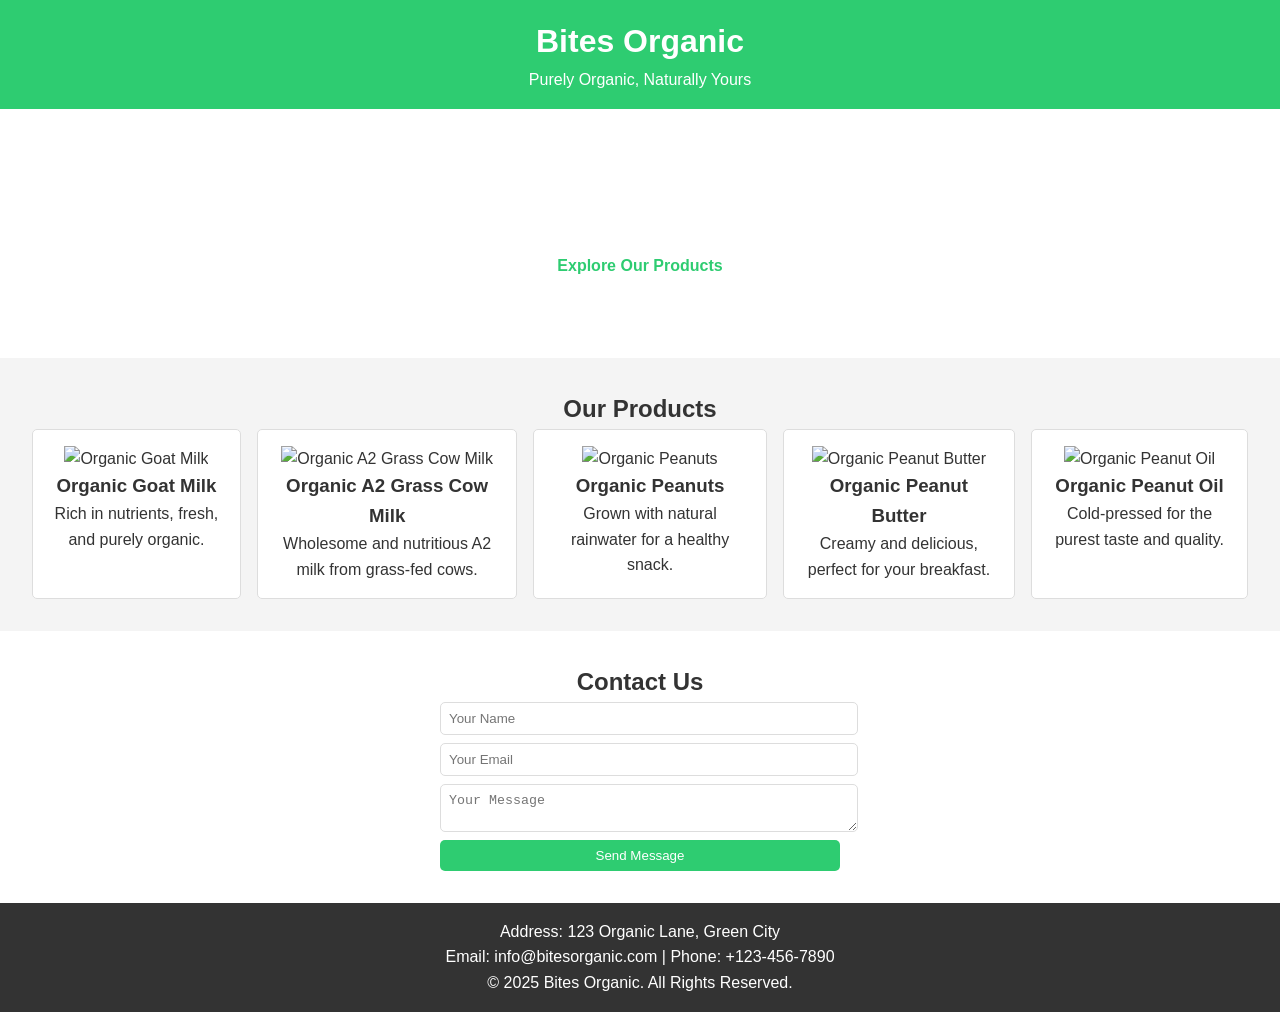
==== index.html @ 3527c98b "Initial Commit" ====
<!DOCTYPE html>
<html lang="en">
<head>
    <meta charset="UTF-8">
    <meta name="viewport" content="width=device-width, initial-scale=1.0">
    <meta name="description" content="Bites Organic - Pure Organic Products for Healthy Living">
    <title>Bites Organic</title>
    <link rel="stylesheet" href="style.css">
</head>
<body>
    <header>
        <div class="logo">
            <h1>Bites Organic</h1>
            <p>Purely Organic, Naturally Yours</p>
        </div>
    </header>

    <main>
        <!-- Hero Section -->
        <section id="hero">
            <h2>Welcome to Bites Organic</h2>
            <p>Discover the pure essence of organic products for a healthier lifestyle.</p>
            <a href="#products" class="btn">Explore Our Products</a>
        </section>

        <!-- Products Section -->
        <section id="products">
            <h2>Our Products</h2>
            <div class="product-slider">
                <div class="product">
                    <img src="images/goat-milk.jpg" alt="Organic Goat Milk">
                    <h3>Organic Goat Milk</h3>
                    <p>Rich in nutrients, fresh, and purely organic.</p>
                </div>
                <div class="product">
                    <img src="images/cow-milk.jpg" alt="Organic A2 Grass Cow Milk">
                    <h3>Organic A2 Grass Cow Milk</h3>
                    <p>Wholesome and nutritious A2 milk from grass-fed cows.</p>
                </div>
                <div class="product">
                    <img src="images/peanuts.jpg" alt="Organic Peanuts">
                    <h3>Organic Peanuts</h3>
                    <p>Grown with natural rainwater for a healthy snack.</p>
                </div>
                <div class="product">
                    <img src="images/peanut-butter.jpg" alt="Organic Peanut Butter">
                    <h3>Organic Peanut Butter</h3>
                    <p>Creamy and delicious, perfect for your breakfast.</p>
                </div>
                <div class="product">
                    <img src="images/peanut-oil.jpg" alt="Organic Peanut Oil">
                    <h3>Organic Peanut Oil</h3>
                    <p>Cold-pressed for the purest taste and quality.</p>
                </div>
            </div>
        </section>

        <!-- Contact Section -->
        <section id="contact">
            <h2>Contact Us</h2>
            <form id="contact-form">
                <input type="text" name="name" placeholder="Your Name" required>
                <input type="email" name="email" placeholder="Your Email" required>
                <textarea name="message" placeholder="Your Message" required></textarea>
                <button type="submit">Send Message</button>
            </form>
        </section>
    </main>

    <footer>
        <div>
            <p>Address: 123 Organic Lane, Green City</p>
            <p>Email: info@bitesorganic.com | Phone: +123-456-7890</p>
            <p>&copy; 2025 Bites Organic. All Rights Reserved.</p>
        </div>
    </footer>

    <script src="script.js"></script>
</body>
</html>
---- style.css ----
/* Reset */
body, h1, h2, h3, p, ul, li {
    margin: 0;
    padding: 0;
    box-sizing: border-box;
}
body {
    font-family: Arial, sans-serif;
    line-height: 1.6;
    color: #333;
}

/* Header */
header {
    background: #2ecc71;
    color: #fff;
    text-align: center;
    padding: 1rem;
}

/* Hero Section */
#hero {
    background: url('images/hero-bg.jpg') no-repeat center center/cover;
    color: #fff;
    text-align: center;
    padding: 5rem 1rem;
}
#hero .btn {
    background: #fff;
    color: #2ecc71;
    padding: 0.5rem 1rem;
    text-decoration: none;
    border-radius: 5px;
    font-weight: bold;
}

/* Products Section */
#products {
    padding: 2rem;
    background: #f4f4f4;
    text-align: center;
}
.product-slider {
    display: flex;
    overflow-x: auto;
    gap: 1rem;
}
.product {
    background: #fff;
    padding: 1rem;
    border: 1px solid #ddd;
    border-radius: 5px;
    text-align: center;
}
.product img {
    width: 100px;
    height: auto;
}

/* Contact Section */
#contact {
    padding: 2rem;
    background: #fff;
    text-align: center;
}
#contact form {
    max-width: 400px;
    margin: 0 auto;
    display: flex;
    flex-direction: column;
    gap: 0.5rem;
}
#contact form input, #contact form textarea {
    width: 100%;
    padding: 0.5rem;
    border: 1px solid #ddd;
    border-radius: 5px;
}
#contact form button {
    background: #2ecc71;
    color: #fff;
    padding: 0.5rem;
    border: none;
    border-radius: 5px;
    cursor: pointer;
}

/* Footer */
footer {
    background: #333;
    color: #fff;
    text-align: center;
    padding: 1rem;
}
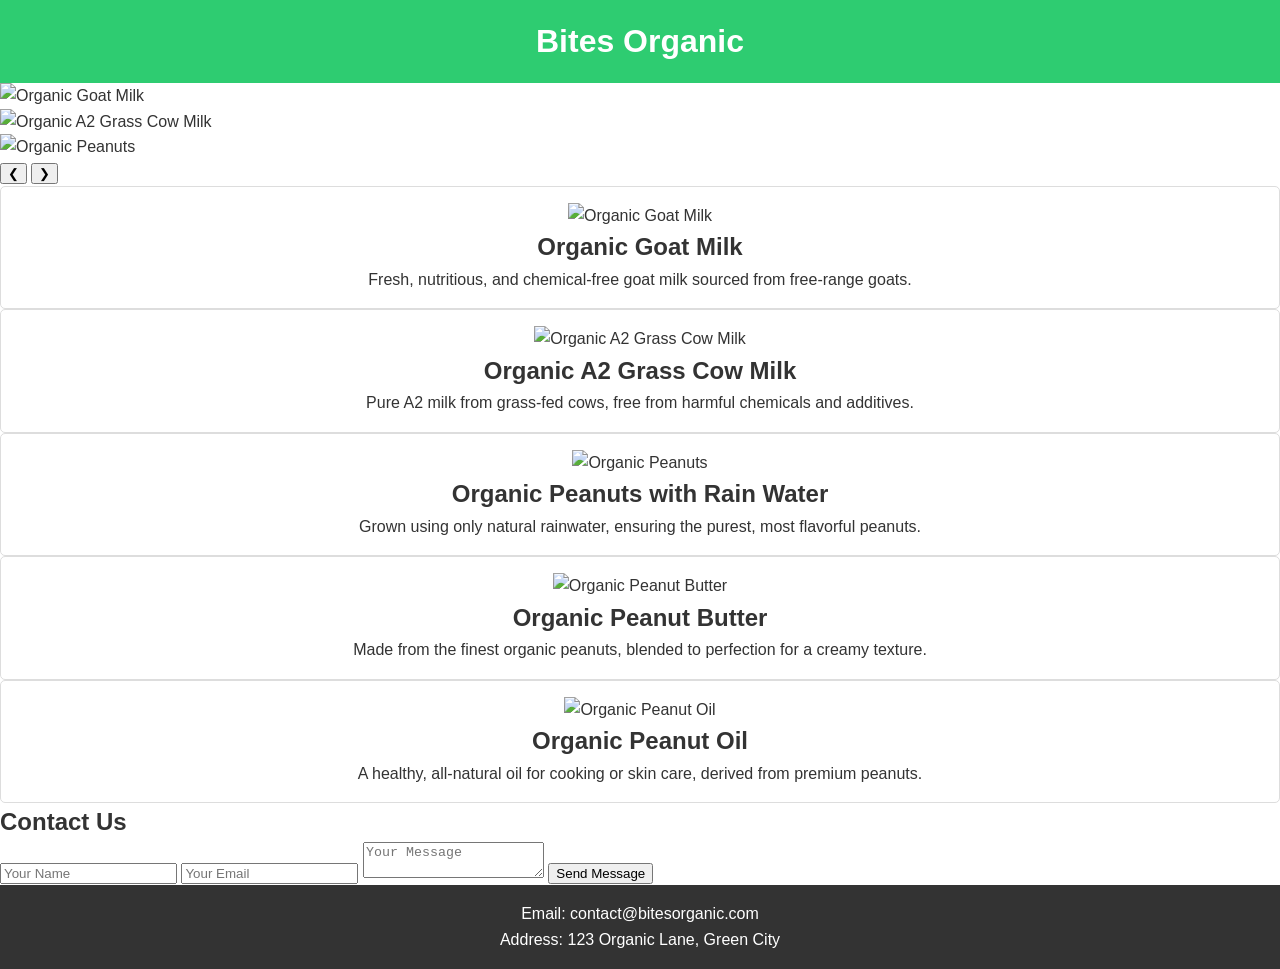
==== commit 23105cc2: "Update index.html" ====
--- a/index.html
+++ b/index.html
@@ -3,78 +3,85 @@
 <head>
     <meta charset="UTF-8">
     <meta name="viewport" content="width=device-width, initial-scale=1.0">
-    <meta name="description" content="Bites Organic - Pure Organic Products for Healthy Living">
     <title>Bites Organic</title>
     <link rel="stylesheet" href="style.css">
 </head>
 <body>
-    <header>
-        <div class="logo">
-            <h1>Bites Organic</h1>
-            <p>Purely Organic, Naturally Yours</p>
+<!-- Header Section -->
+<header>
+    <div class="logo">
+        <h1>Bites Organic</h1>
+    </div>
+</header>
+
+<!-- Carousel Section -->
+<section class="carousel">
+    <div class="carousel-container">
+        <div class="carousel-slide">
+            <img src="images/product3_resized.png" alt="Organic Goat Milk">
         </div>
-    </header>
+        <div class="carousel-slide">
+            <img src="images/product3_resized.webp" alt="Organic A2 Grass Cow Milk">
+        </div>
+        <div class="carousel-slide">
+            <img src="images/product2_resized.png" alt="Organic Peanuts">
+        </div>
+    </div>
+    <div class="carousel-navigation">
+        <button class="carousel-btn prev" aria-label="Previous Slide">&#10094;</button>
+        <button class="carousel-btn next" aria-label="Next Slide">&#10095;</button>
+    </div>
+    <div class="carousel-dots"></div>
+</section>
 
-    <main>
-        <!-- Hero Section -->
-        <section id="hero">
-            <h2>Welcome to Bites Organic</h2>
-            <p>Discover the pure essence of organic products for a healthier lifestyle.</p>
-            <a href="#products" class="btn">Explore Our Products</a>
-        </section>
+<!-- Product Descriptions Section -->
+<section class="products">
+    <div class="product">
+        <img src="images/goat_milk.jpg" alt="Organic Goat Milk">
+        <h2>Organic Goat Milk</h2>
+        <p>Fresh, nutritious, and chemical-free goat milk sourced from free-range goats.</p>
+    </div>
+    <div class="product">
+        <img src="images/a2_cow_milk.jpg" alt="Organic A2 Grass Cow Milk">
+        <h2>Organic A2 Grass Cow Milk</h2>
+        <p>Pure A2 milk from grass-fed cows, free from harmful chemicals and additives.</p>
+    </div>
+    <div class="product">
+        <img src="images/peanuts.jpg" alt="Organic Peanuts">
+        <h2>Organic Peanuts with Rain Water</h2>
+        <p>Grown using only natural rainwater, ensuring the purest, most flavorful peanuts.</p>
+    </div>
+    <div class="product">
+        <img src="images/peanut_butter.jpg" alt="Organic Peanut Butter">
+        <h2>Organic Peanut Butter</h2>
+        <p>Made from the finest organic peanuts, blended to perfection for a creamy texture.</p>
+    </div>
+    <div class="product">
+        <img src="images/peanut_oil.jpg" alt="Organic Peanut Oil">
+        <h2>Organic Peanut Oil</h2>
+        <p>A healthy, all-natural oil for cooking or skin care, derived from premium peanuts.</p>
+    </div>
+</section>
 
-        <!-- Products Section -->
-        <section id="products">
-            <h2>Our Products</h2>
-            <div class="product-slider">
-                <div class="product">
-                    <img src="images/goat-milk.jpg" alt="Organic Goat Milk">
-                    <h3>Organic Goat Milk</h3>
-                    <p>Rich in nutrients, fresh, and purely organic.</p>
-                </div>
-                <div class="product">
-                    <img src="images/cow-milk.jpg" alt="Organic A2 Grass Cow Milk">
-                    <h3>Organic A2 Grass Cow Milk</h3>
-                    <p>Wholesome and nutritious A2 milk from grass-fed cows.</p>
-                </div>
-                <div class="product">
-                    <img src="images/peanuts.jpg" alt="Organic Peanuts">
-                    <h3>Organic Peanuts</h3>
-                    <p>Grown with natural rainwater for a healthy snack.</p>
-                </div>
-                <div class="product">
-                    <img src="images/peanut-butter.jpg" alt="Organic Peanut Butter">
-                    <h3>Organic Peanut Butter</h3>
-                    <p>Creamy and delicious, perfect for your breakfast.</p>
-                </div>
-                <div class="product">
-                    <img src="images/peanut-oil.jpg" alt="Organic Peanut Oil">
-                    <h3>Organic Peanut Oil</h3>
-                    <p>Cold-pressed for the purest taste and quality.</p>
-                </div>
-            </div>
-        </section>
+<!-- Contact Us Form -->
+<section class="contact">
+    <h2>Contact Us</h2>
+    <form action="mailto:your-email@example.com" method="post" enctype="text/plain">
+        <input type="text" name="name" placeholder="Your Name" required>
+        <input type="email" name="email" placeholder="Your Email" required>
+        <textarea name="message" placeholder="Your Message" required></textarea>
+        <button type="submit">Send Message</button>
+    </form>
+</section>
 
-        <!-- Contact Section -->
-        <section id="contact">
-            <h2>Contact Us</h2>
-            <form id="contact-form">
-                <input type="text" name="name" placeholder="Your Name" required>
-                <input type="email" name="email" placeholder="Your Email" required>
-                <textarea name="message" placeholder="Your Message" required></textarea>
-                <button type="submit">Send Message</button>
-            </form>
-        </section>
-    </main>
+<!-- Footer Section -->
+<footer>
+    <div class="contact-info">
+        <p>Email: contact@bitesorganic.com</p>
+        <p>Address: 123 Organic Lane, Green City</p>
+    </div>
+</footer>
 
-    <footer>
-        <div>
-            <p>Address: 123 Organic Lane, Green City</p>
-            <p>Email: info@bitesorganic.com | Phone: +123-456-7890</p>
-            <p>&copy; 2025 Bites Organic. All Rights Reserved.</p>
-        </div>
-    </footer>
-
-    <script src="script.js"></script>
+<script src="script.js"></script>
 </body>
 </html>
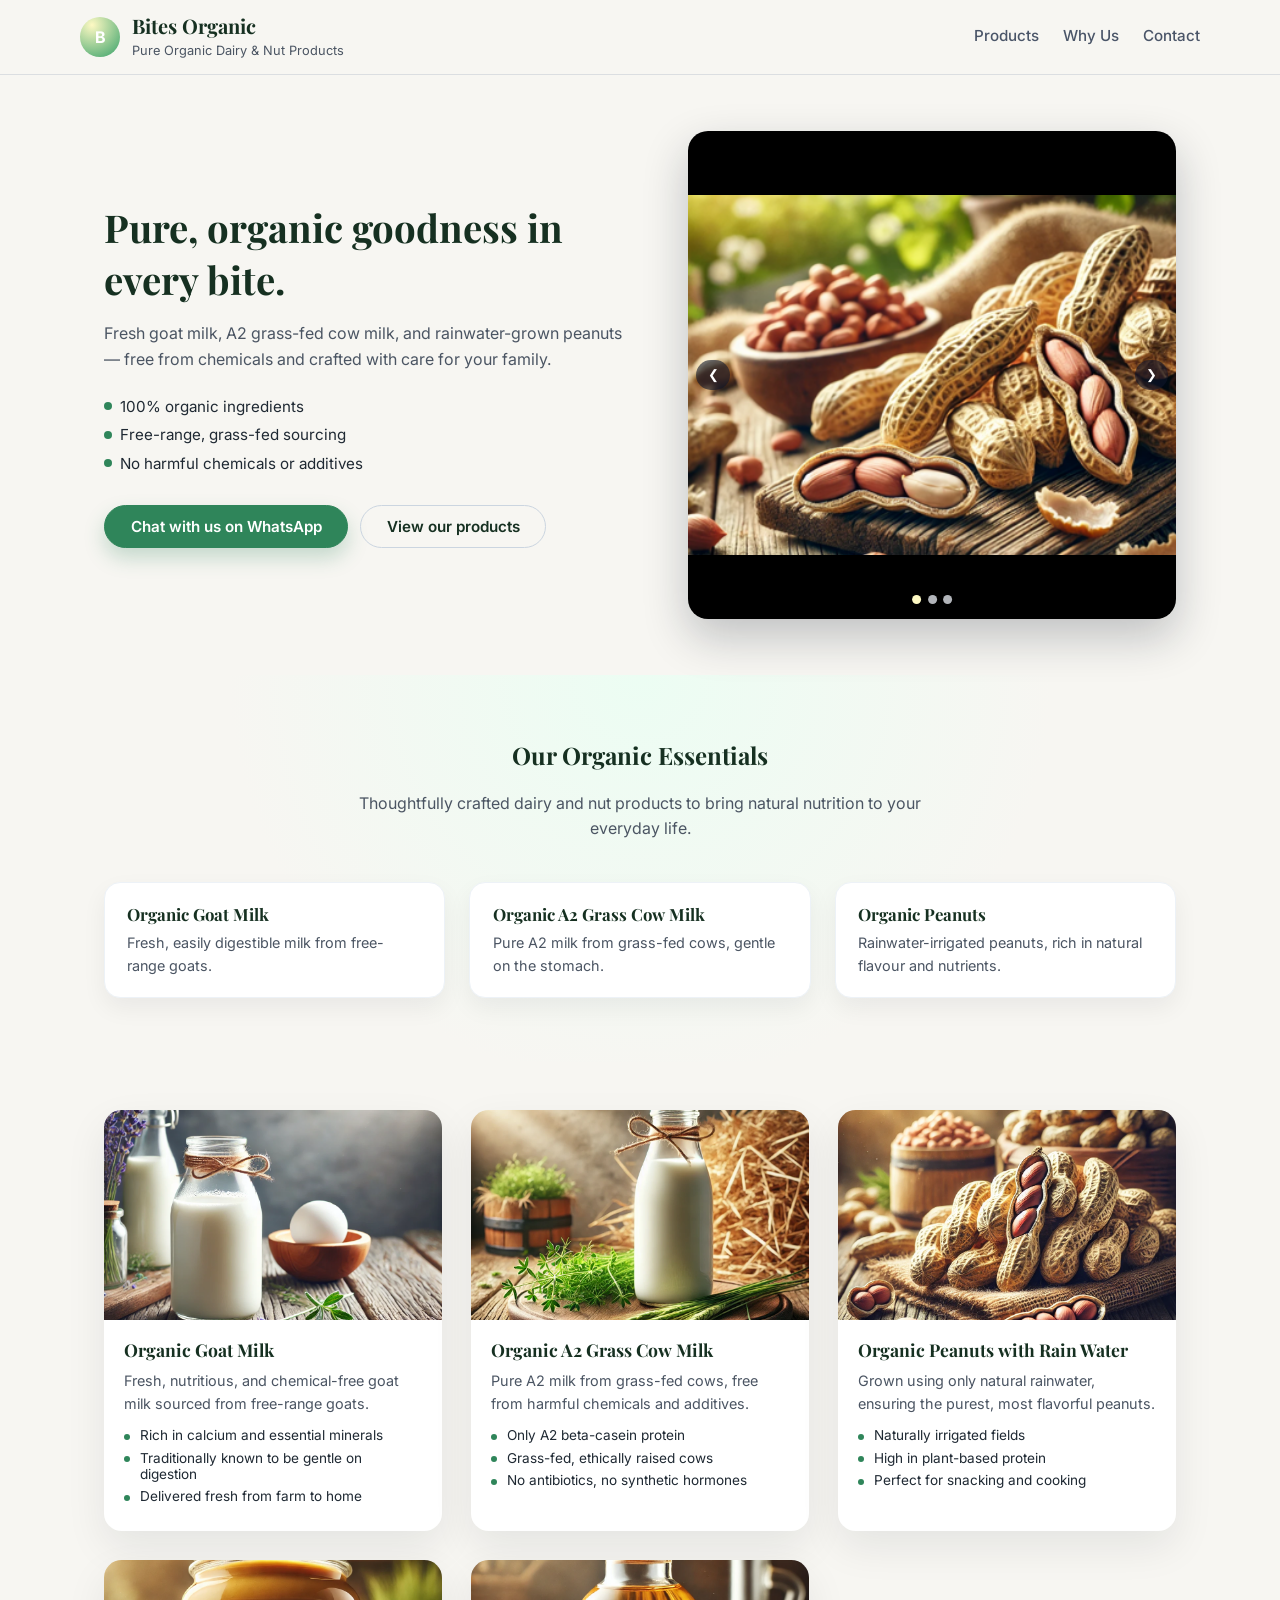
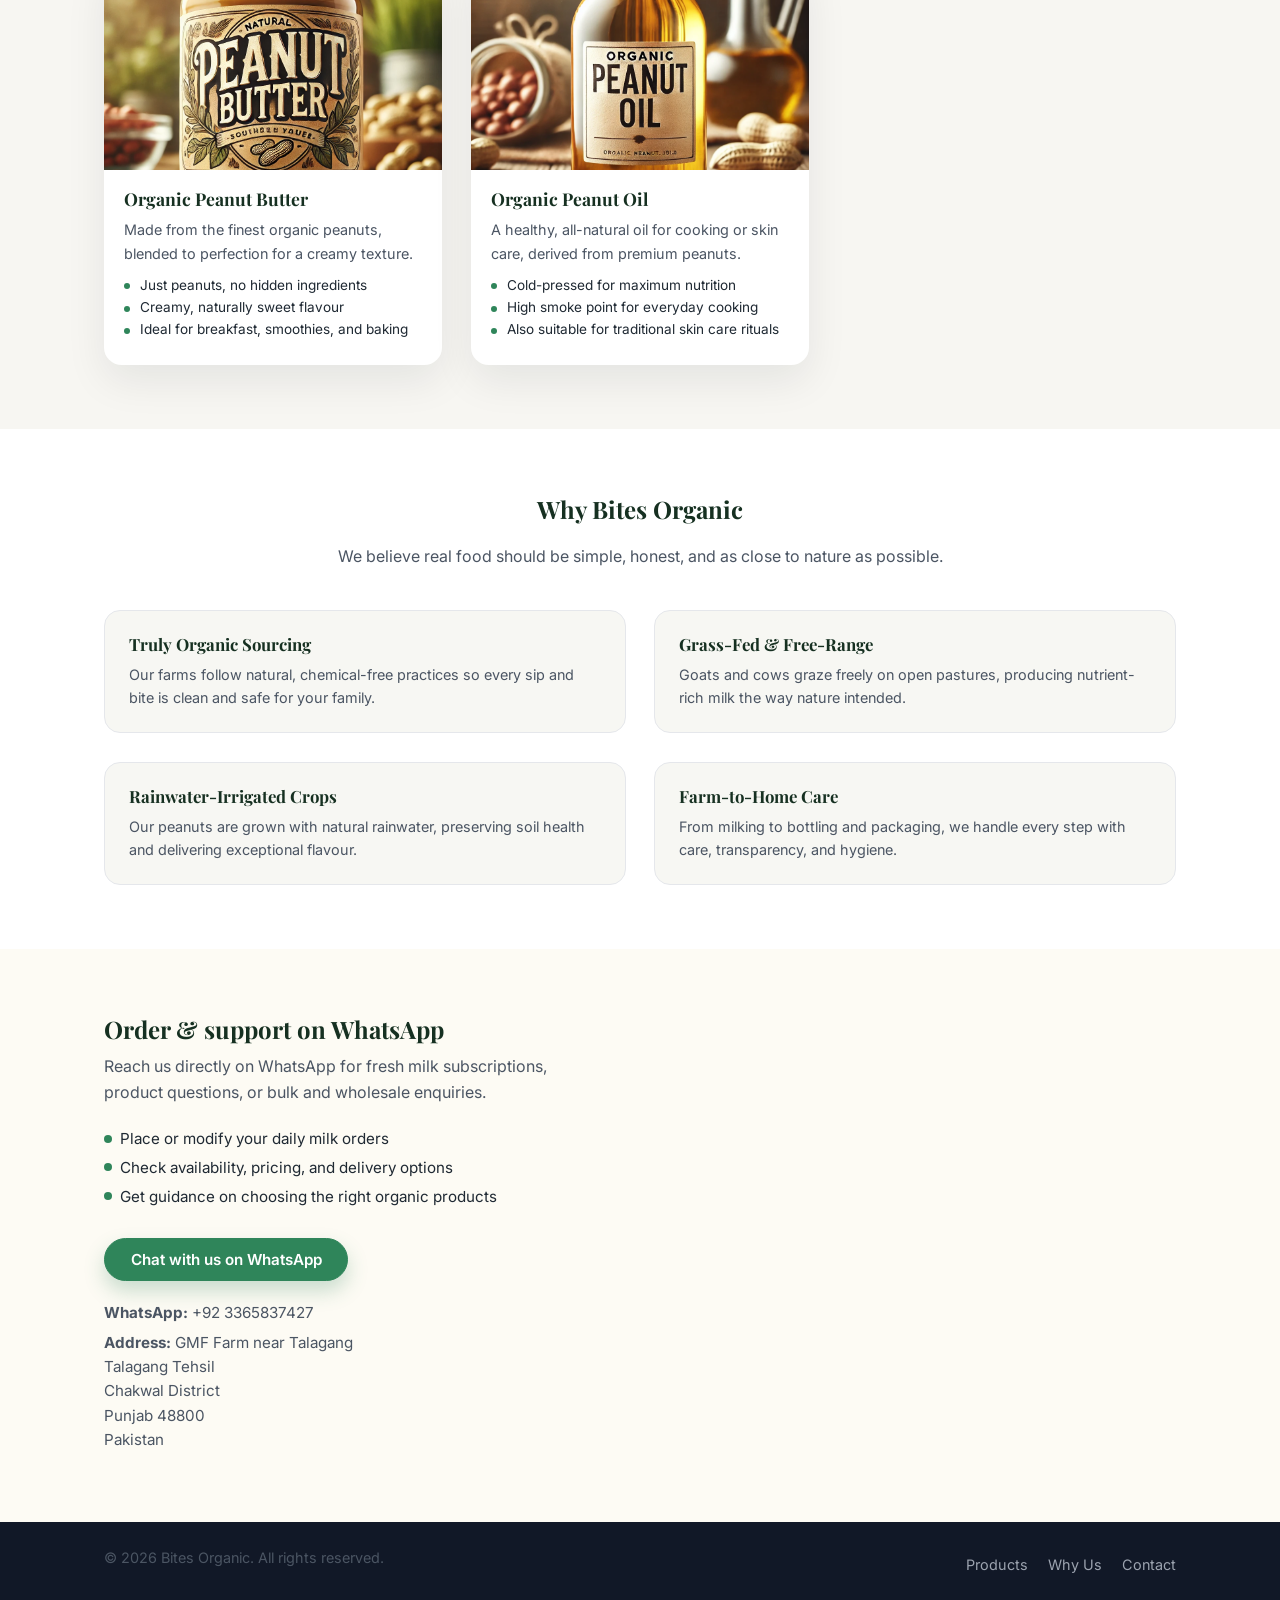
==== commit 83b9b090: "Improve design" ====
--- a/index.html
+++ b/index.html
@@ -5,83 +5,213 @@
     <meta name="viewport" content="width=device-width, initial-scale=1.0">
     <title>Bites Organic</title>
     <link rel="stylesheet" href="style.css">
+    <link rel="preconnect" href="https://fonts.googleapis.com">
+    <link rel="preconnect" href="https://fonts.gstatic.com" crossorigin>
+    <link href="https://fonts.googleapis.com/css2?family=Playfair+Display:wght@500;700&family=Inter:wght@300;400;500;600&display=swap" rel="stylesheet">
 </head>
 <body>
-<!-- Header Section -->
-<header>
-    <div class="logo">
-        <h1>Bites Organic</h1>
+<!-- Header / Navigation -->
+<header class="site-header">
+    <div class="container header-inner">
+        <div class="logo">
+            <span class="logo-mark">B</span>
+            <div class="logo-text">
+                <h1>Bites Organic</h1>
+                <p>Pure Organic Dairy & Nut Products</p>
+            </div>
+        </div>
+        <nav class="main-nav" aria-label="Main navigation">
+            <a href="#products">Products</a>
+            <a href="#why-bites">Why Us</a>
+            <a href="#contact">Contact</a>
+        </nav>
     </div>
 </header>
 
-<!-- Carousel Section -->
-<section class="carousel">
-    <div class="carousel-container">
-        <div class="carousel-slide">
-            <img src="images/product3_resized.png" alt="Organic Goat Milk">
-        </div>
-        <div class="carousel-slide">
-            <img src="images/product3_resized.webp" alt="Organic A2 Grass Cow Milk">
-        </div>
-        <div class="carousel-slide">
-            <img src="images/product2_resized.png" alt="Organic Peanuts">
-        </div>
-    </div>
-    <div class="carousel-navigation">
-        <button class="carousel-btn prev" aria-label="Previous Slide">&#10094;</button>
-        <button class="carousel-btn next" aria-label="Next Slide">&#10095;</button>
-    </div>
-    <div class="carousel-dots"></div>
-</section>
-
-<!-- Product Descriptions Section -->
-<section class="products">
-    <div class="product">
-        <img src="images/goat_milk.jpg" alt="Organic Goat Milk">
-        <h2>Organic Goat Milk</h2>
-        <p>Fresh, nutritious, and chemical-free goat milk sourced from free-range goats.</p>
-    </div>
-    <div class="product">
-        <img src="images/a2_cow_milk.jpg" alt="Organic A2 Grass Cow Milk">
-        <h2>Organic A2 Grass Cow Milk</h2>
-        <p>Pure A2 milk from grass-fed cows, free from harmful chemicals and additives.</p>
-    </div>
-    <div class="product">
-        <img src="images/peanuts.jpg" alt="Organic Peanuts">
-        <h2>Organic Peanuts with Rain Water</h2>
-        <p>Grown using only natural rainwater, ensuring the purest, most flavorful peanuts.</p>
-    </div>
-    <div class="product">
-        <img src="images/peanut_butter.jpg" alt="Organic Peanut Butter">
-        <h2>Organic Peanut Butter</h2>
-        <p>Made from the finest organic peanuts, blended to perfection for a creamy texture.</p>
-    </div>
-    <div class="product">
-        <img src="images/peanut_oil.jpg" alt="Organic Peanut Oil">
-        <h2>Organic Peanut Oil</h2>
-        <p>A healthy, all-natural oil for cooking or skin care, derived from premium peanuts.</p>
-    </div>
-</section>
-
-<!-- Contact Us Form -->
-<section class="contact">
-    <h2>Contact Us</h2>
-    <form action="mailto:your-email@example.com" method="post" enctype="text/plain">
-        <input type="text" name="name" placeholder="Your Name" required>
-        <input type="email" name="email" placeholder="Your Email" required>
-        <textarea name="message" placeholder="Your Message" required></textarea>
-        <button type="submit">Send Message</button>
-    </form>
+<!-- Hero Section -->
+<section class="hero">
+    <div class="container hero-inner">
+        <div class="hero-content">
+            <h2>Pure, organic goodness in every bite.</h2>
+            <p>Fresh goat milk, A2 grass-fed cow milk, and rainwater-grown peanuts — free from chemicals and crafted with care for your family.</p>
+            <ul class="hero-highlights">
+                <li>100% organic ingredients</li>
+                <li>Free-range, grass-fed sourcing</li>
+                <li>No harmful chemicals or additives</li>
+            </ul>
+            <div class="hero-ctas">
+                <a href="#" target="_blank" rel="noopener noreferrer" class="btn btn-primary btn-whatsapp js-whatsapp-link">
+                    Chat with us on WhatsApp
+                </a>
+                <a href="#products" class="btn btn-secondary">
+                    View our products
+                </a>
+            </div>
+        </div>
+        <div class="hero-media">
+            <section class="carousel" aria-label="Featured Bites Organic products">
+                <div class="carousel-container">
+                    <div class="carousel-slide">
+                        <img src="images/product3_resized.png" alt="Fresh Organic Goat Milk bottle">
+                    </div>
+                    <div class="carousel-slide">
+                        <img src="images/product3_resized.webp" alt="Organic A2 Grass Cow Milk bottle">
+                    </div>
+                    <div class="carousel-slide">
+                        <img src="images/product2_resized.png" alt="Organic peanuts grown with rainwater">
+                    </div>
+                </div>
+                <div class="carousel-navigation">
+                    <button class="carousel-btn prev" aria-label="Previous slide">&#10094;</button>
+                    <button class="carousel-btn next" aria-label="Next slide">&#10095;</button>
+                </div>
+                <div class="carousel-dots" aria-label="Carousel pagination"></div>
+            </section>
+        </div>
+    </div>
+</section>
+
+<!-- Key Products Strip -->
+<section class="key-products" id="products">
+    <div class="container">
+        <h2>Our Organic Essentials</h2>
+        <p class="section-intro">Thoughtfully crafted dairy and nut products to bring natural nutrition to your everyday life.</p>
+        <div class="key-products-grid">
+            <article class="key-product-card">
+                <h3>Organic Goat Milk</h3>
+                <p>Fresh, easily digestible milk from free-range goats.</p>
+            </article>
+            <article class="key-product-card">
+                <h3>Organic A2 Grass Cow Milk</h3>
+                <p>Pure A2 milk from grass-fed cows, gentle on the stomach.</p>
+            </article>
+            <article class="key-product-card">
+                <h3>Organic Peanuts</h3>
+                <p>Rainwater-irrigated peanuts, rich in natural flavour and nutrients.</p>
+            </article>
+        </div>
+    </div>
+</section>
+
+<!-- Product Grid -->
+<section class="products-grid-section">
+    <div class="container products-grid" aria-label="Bites Organic product range">
+        <article class="product-card">
+            <img src="images/goat_milk.jpg" alt="Glass of Organic Goat Milk">
+            <h3>Organic Goat Milk</h3>
+            <p>Fresh, nutritious, and chemical-free goat milk sourced from free-range goats.</p>
+            <ul>
+                <li>Rich in calcium and essential minerals</li>
+                <li>Traditionally known to be gentle on digestion</li>
+                <li>Delivered fresh from farm to home</li>
+            </ul>
+        </article>
+        <article class="product-card">
+            <img src="images/a2_cow_milk.jpg" alt="Bottle of Organic A2 Grass Cow Milk">
+            <h3>Organic A2 Grass Cow Milk</h3>
+            <p>Pure A2 milk from grass-fed cows, free from harmful chemicals and additives.</p>
+            <ul>
+                <li>Only A2 beta-casein protein</li>
+                <li>Grass-fed, ethically raised cows</li>
+                <li>No antibiotics, no synthetic hormones</li>
+            </ul>
+        </article>
+        <article class="product-card">
+            <img src="images/peanuts.jpg" alt="Organic peanuts grown with rainwater">
+            <h3>Organic Peanuts with Rain Water</h3>
+            <p>Grown using only natural rainwater, ensuring the purest, most flavorful peanuts.</p>
+            <ul>
+                <li>Naturally irrigated fields</li>
+                <li>High in plant-based protein</li>
+                <li>Perfect for snacking and cooking</li>
+            </ul>
+        </article>
+        <article class="product-card">
+            <img src="images/peanut_butter.jpg" alt="Jar of Organic Peanut Butter">
+            <h3>Organic Peanut Butter</h3>
+            <p>Made from the finest organic peanuts, blended to perfection for a creamy texture.</p>
+            <ul>
+                <li>Just peanuts, no hidden ingredients</li>
+                <li>Creamy, naturally sweet flavour</li>
+                <li>Ideal for breakfast, smoothies, and baking</li>
+            </ul>
+        </article>
+        <article class="product-card">
+            <img src="images/peanut_oil.jpg" alt="Bottle of Organic Peanut Oil">
+            <h3>Organic Peanut Oil</h3>
+            <p>A healthy, all-natural oil for cooking or skin care, derived from premium peanuts.</p>
+            <ul>
+                <li>Cold-pressed for maximum nutrition</li>
+                <li>High smoke point for everyday cooking</li>
+                <li>Also suitable for traditional skin care rituals</li>
+            </ul>
+        </article>
+    </div>
+</section>
+
+<!-- Why Bites Organic -->
+<section class="why-bites" id="why-bites">
+    <div class="container">
+        <h2>Why Bites Organic</h2>
+        <p class="section-intro">We believe real food should be simple, honest, and as close to nature as possible.</p>
+        <div class="why-grid">
+            <div class="why-item">
+                <h3>Truly Organic Sourcing</h3>
+                <p>Our farms follow natural, chemical-free practices so every sip and bite is clean and safe for your family.</p>
+            </div>
+            <div class="why-item">
+                <h3>Grass-Fed & Free-Range</h3>
+                <p>Goats and cows graze freely on open pastures, producing nutrient-rich milk the way nature intended.</p>
+            </div>
+            <div class="why-item">
+                <h3>Rainwater-Irrigated Crops</h3>
+                <p>Our peanuts are grown with natural rainwater, preserving soil health and delivering exceptional flavour.</p>
+            </div>
+            <div class="why-item">
+                <h3>Farm-to-Home Care</h3>
+                <p>From milking to bottling and packaging, we handle every step with care, transparency, and hygiene.</p>
+            </div>
+        </div>
+    </div>
+</section>
+
+<!-- Contact & WhatsApp -->
+<section class="contact" id="contact">
+    <div class="container contact-inner">
+        <div class="contact-text">
+            <h2>Order & support on WhatsApp</h2>
+            <p>Reach us directly on WhatsApp for fresh milk subscriptions, product questions, or bulk and wholesale enquiries.</p>
+            <ul class="hero-highlights">
+                <li>Place or modify your daily milk orders</li>
+                <li>Check availability, pricing, and delivery options</li>
+                <li>Get guidance on choosing the right organic products</li>
+            </ul>
+            <a href="#" target="_blank" rel="noopener noreferrer" class="btn btn-primary btn-whatsapp js-whatsapp-link">
+                Chat with us on WhatsApp
+            </a>
+            <div class="contact-details">
+                <p><strong>WhatsApp:</strong> <span class="contact-phone">+91 00000 00000</span></p>
+                <p><strong>Address:</strong> <span class="contact-address">123 Organic Lane, Green City</span></p>
+            </div>
+        </div>
+    </div>
 </section>
 
 <!-- Footer Section -->
 <footer>
-    <div class="contact-info">
-        <p>Email: contact@bitesorganic.com</p>
-        <p>Address: 123 Organic Lane, Green City</p>
+    <div class="container footer-inner">
+        <div class="footer-brand">
+            <p>&copy; <span id="year"></span> Bites Organic. All rights reserved.</p>
+        </div>
+        <div class="footer-links">
+            <a href="#products">Products</a>
+            <a href="#why-bites">Why Us</a>
+            <a href="#contact">Contact</a>
+        </div>
     </div>
 </footer>
 
+<script src="contact-config.js"></script>
 <script src="script.js"></script>
 </body>
 </html>
--- a/style.css
+++ b/style.css
@@ -1,94 +1,626 @@
-/* Reset */
-body, h1, h2, h3, p, ul, li {
+/* Base styles */
+*,
+*::before,
+*::after {
+    box-sizing: border-box;
+}
+
+body {
     margin: 0;
     padding: 0;
-    box-sizing: border-box;
-}
-body {
-    font-family: Arial, sans-serif;
+    font-family: "Inter", system-ui, -apple-system, BlinkMacSystemFont, "Segoe UI", sans-serif;
+    background-color: #f7f6f2;
+    color: #1f2933;
+}
+
+img {
+    max-width: 100%;
+    display: block;
+}
+
+h1, h2, h3, h4 {
+    font-family: "Playfair Display", "Times New Roman", serif;
+    color: #163021;
+    margin-top: 0;
+}
+
+p {
     line-height: 1.6;
-    color: #333;
+    margin-top: 0;
+    color: #4b5563;
+}
+
+.container {
+    width: 100%;
+    max-width: 1120px;
+    margin: 0 auto;
+    padding: 0 1.5rem;
+}
+
+section {
+    padding: 4rem 0;
+}
+
+.section-intro {
+    max-width: 620px;
+    margin: 0.5rem auto 2.5rem;
+    text-align: center;
+}
+
+/* Buttons */
+.btn {
+    display: inline-flex;
+    align-items: center;
+    justify-content: center;
+    padding: 0.7rem 1.6rem;
+    border-radius: 999px;
+    border: 1px solid transparent;
+    font-size: 0.95rem;
+    font-weight: 600;
+    text-decoration: none;
+    cursor: pointer;
+    transition: background-color 0.2s ease, color 0.2s ease, box-shadow 0.2s ease, transform 0.2s ease, border-color 0.2s ease;
+}
+
+.btn-primary {
+    background-color: #2f855a;
+    border-color: #2f855a;
+    color: #ffffff;
+    box-shadow: 0 10px 20px rgba(47, 133, 90, 0.25);
+}
+
+.btn-primary:hover {
+    background-color: #276749;
+    border-color: #276749;
+    transform: translateY(-1px);
+    box-shadow: 0 14px 28px rgba(47, 133, 90, 0.3);
+}
+
+.btn-secondary {
+    background-color: transparent;
+    border-color: #cbd5e0;
+    color: #163021;
+}
+
+.btn-secondary:hover {
+    border-color: #2f855a;
+    color: #2f855a;
+    background-color: #ecfdf3;
+}
+
+.btn-whatsapp {
+    gap: 0.5rem;
 }
 
 /* Header */
-header {
-    background: #2ecc71;
-    color: #fff;
+.site-header {
+    position: sticky;
+    top: 0;
+    z-index: 20;
+    background-color: rgba(247, 246, 242, 0.96);
+    backdrop-filter: blur(12px);
+    border-bottom: 1px solid rgba(209, 213, 219, 0.7);
+}
+
+.header-inner {
+    display: flex;
+    align-items: center;
+    justify-content: space-between;
+    padding: 0.75rem 0;
+}
+
+.logo {
+    display: flex;
+    align-items: center;
+    gap: 0.75rem;
+}
+
+.logo-mark {
+    width: 40px;
+    height: 40px;
+    border-radius: 999px;
+    background: radial-gradient(circle at 30% 20%, #fef9c3, #38a169);
+    display: inline-flex;
+    align-items: center;
+    justify-content: center;
+    font-weight: 700;
+    color: #ffffff;
+}
+
+.logo-text h1 {
+    font-size: 1.25rem;
+    margin: 0;
+}
+
+.logo-text p {
+    font-size: 0.8rem;
+    margin: 0.15rem 0 0;
+}
+
+.main-nav {
+    display: flex;
+    gap: 1.5rem;
+    font-size: 0.95rem;
+}
+
+.main-nav a {
+    text-decoration: none;
+    color: #4a5568;
+    font-weight: 500;
+    position: relative;
+    padding-bottom: 0.2rem;
+}
+
+.main-nav a::after {
+    content: "";
+    position: absolute;
+    left: 0;
+    bottom: 0;
+    width: 0;
+    height: 2px;
+    background-color: #2f855a;
+    transition: width 0.2s ease;
+}
+
+.main-nav a:hover {
+    color: #2f855a;
+}
+
+.main-nav a:hover::after {
+    width: 100%;
+}
+
+/* Hero */
+.hero {
+    padding-top: 3.5rem;
+    padding-bottom: 3.5rem;
+}
+
+.hero-inner {
+    display: grid;
+    grid-template-columns: minmax(0, 1.1fr) minmax(0, 1fr);
+    gap: 3rem;
+    align-items: center;
+}
+
+.hero-content h2 {
+    font-size: 2.4rem;
+    margin-bottom: 1rem;
+}
+
+.hero-content p {
+    font-size: 1rem;
+    max-width: 520px;
+}
+
+.hero-highlights {
+    list-style: none;
+    padding: 0;
+    margin: 1.5rem 0 2rem;
+}
+
+.hero-highlights li {
+    display: flex;
+    align-items: center;
+    gap: 0.5rem;
+    margin-bottom: 0.6rem;
+    font-size: 0.95rem;
+}
+
+.hero-highlights li::before {
+    content: "";
+    width: 8px;
+    height: 8px;
+    border-radius: 999px;
+    background-color: #2f855a;
+}
+
+.hero-ctas {
+    display: flex;
+    flex-wrap: wrap;
+    gap: 0.75rem;
+}
+
+.hero-media {
+    position: relative;
+}
+
+/* Carousel */
+.carousel {
+    position: relative;
+    width: 100%;
+    overflow: hidden;
+    border-radius: 1.25rem;
+    box-shadow: 0 18px 45px rgba(15, 23, 42, 0.24);
+    background-color: #000;
+}
+
+.carousel-container {
+    display: flex;
+    transition: transform 0.5s ease-in-out;
+}
+
+.carousel-slide {
+    min-width: 100%;
+}
+
+.carousel-slide img {
+    width: 100%;
+    height: 360px;
+    object-fit: cover;
+    object-position: center;
+}
+
+.carousel-navigation {
+    position: absolute;
+    inset: 0;
+    display: flex;
+    align-items: center;
+    justify-content: space-between;
+    padding: 0 0.5rem;
+    pointer-events: none;
+}
+
+.carousel-btn {
+    pointer-events: auto;
+    background-color: rgba(15, 23, 42, 0.6);
+    color: white;
+    border: none;
+    padding: 0.45rem 0.7rem;
+    cursor: pointer;
+    border-radius: 999px;
+    display: inline-flex;
+    align-items: center;
+    justify-content: center;
+    transition: background-color 0.2s ease, transform 0.2s ease;
+}
+
+.carousel-btn:hover {
+    background-color: rgba(15, 23, 42, 0.9);
+    transform: translateY(-1px);
+}
+
+.carousel-dots {
+    position: absolute;
+    left: 50%;
+    bottom: 0.9rem;
+    transform: translateX(-50%);
+    display: flex;
+    gap: 0.4rem;
+}
+
+.carousel-dots button {
+    width: 9px;
+    height: 9px;
+    border-radius: 999px;
+    border: none;
+    background-color: rgba(209, 213, 219, 0.85);
+    cursor: pointer;
+    padding: 0;
+}
+
+.carousel-dots .active {
+    background-color: #fef9c3;
+}
+
+/* Key products */
+.key-products {
+    background: radial-gradient(circle at top, #ecfdf3 0, #f7f6f2 55%);
+}
+
+.key-products h2 {
     text-align: center;
-    padding: 1rem;
-}
-
-/* Hero Section */
-#hero {
-    background: url('images/hero-bg.jpg') no-repeat center center/cover;
-    color: #fff;
+}
+
+.key-products-grid {
+    display: grid;
+    grid-template-columns: repeat(3, minmax(0, 1fr));
+    gap: 1.5rem;
+}
+
+.key-product-card {
+    background-color: #ffffff;
+    border-radius: 1rem;
+    padding: 1.25rem 1.4rem;
+    box-shadow: 0 10px 25px rgba(15, 23, 42, 0.06);
+    border: 1px solid #edf2f7;
+}
+
+.key-product-card h3 {
+    font-size: 1.05rem;
+    margin-bottom: 0.4rem;
+}
+
+.key-product-card p {
+    font-size: 0.9rem;
+    margin: 0;
+}
+
+/* Product grid */
+.products-grid-section {
+    padding-top: 3rem;
+}
+
+.products-grid {
+    display: grid;
+    grid-template-columns: repeat(3, minmax(0, 1fr));
+    gap: 1.8rem;
+}
+
+.product-card {
+    background-color: #ffffff;
+    border-radius: 1.1rem;
+    overflow: hidden;
+    box-shadow: 0 16px 40px rgba(15, 23, 42, 0.08);
+    display: flex;
+    flex-direction: column;
+}
+
+.product-card img {
+    height: 210px;
+    object-fit: cover;
+}
+
+.product-card h3 {
+    font-size: 1.1rem;
+    margin: 1.1rem 1.25rem 0.5rem;
+}
+
+.product-card p {
+    font-size: 0.9rem;
+    margin: 0 1.25rem 0.75rem;
+}
+
+.product-card ul {
+    list-style: none;
+    padding: 0 1.25rem 1.3rem;
+    margin: 0;
+    font-size: 0.85rem;
+}
+
+.product-card ul li {
+    position: relative;
+    padding-left: 1rem;
+    margin-bottom: 0.4rem;
+}
+
+.product-card ul li::before {
+    content: "";
+    position: absolute;
+    left: 0;
+    top: 0.42rem;
+    width: 6px;
+    height: 6px;
+    border-radius: 999px;
+    background-color: #2f855a;
+}
+
+/* Why Bites */
+.why-bites {
+    background-color: #ffffff;
+}
+
+.why-bites h2 {
     text-align: center;
-    padding: 5rem 1rem;
-}
-#hero .btn {
-    background: #fff;
-    color: #2ecc71;
-    padding: 0.5rem 1rem;
-    text-decoration: none;
-    border-radius: 5px;
-    font-weight: bold;
-}
-
-/* Products Section */
-#products {
-    padding: 2rem;
-    background: #f4f4f4;
-    text-align: center;
-}
-.product-slider {
-    display: flex;
-    overflow-x: auto;
-    gap: 1rem;
-}
-.product {
-    background: #fff;
-    padding: 1rem;
-    border: 1px solid #ddd;
-    border-radius: 5px;
-    text-align: center;
-}
-.product img {
-    width: 100px;
-    height: auto;
-}
-
-/* Contact Section */
-#contact {
-    padding: 2rem;
-    background: #fff;
-    text-align: center;
-}
-#contact form {
-    max-width: 400px;
-    margin: 0 auto;
+}
+
+.why-grid {
+    display: grid;
+    grid-template-columns: repeat(2, minmax(0, 1fr));
+    gap: 1.8rem;
+    margin-top: 2rem;
+}
+
+.why-item {
+    background-color: #f7f7f3;
+    border-radius: 1rem;
+    padding: 1.4rem 1.5rem;
+    border: 1px solid #e5e7eb;
+}
+
+.why-item h3 {
+    font-size: 1.05rem;
+    margin-bottom: 0.5rem;
+}
+
+.why-item p {
+    font-size: 0.9rem;
+    margin: 0;
+}
+
+/* Contact */
+.contact {
+    background-color: #fdfbf4;
+}
+
+.contact-inner {
+    display: grid;
+    grid-template-columns: minmax(0, 1.1fr) minmax(0, 1fr);
+    gap: 2.5rem;
+    align-items: flex-start;
+}
+
+.contact-text h2 {
+    margin-bottom: 0.6rem;
+}
+
+.contact-text p {
+    max-width: 480px;
+}
+
+.contact-details {
+    margin-top: 1.25rem;
+    font-size: 0.95rem;
+}
+
+.contact-details p {
+    margin-bottom: 0.35rem;
+}
+
+.contact-address {
+    white-space: pre-line;
+}
+
+.contact-form-wrapper {
+    background-color: #ffffff;
+    border-radius: 1rem;
+    padding: 1.75rem 1.9rem;
+    box-shadow: 0 16px 35px rgba(15, 23, 42, 0.08);
+    border: 1px solid #e5e7eb;
+}
+
+.contact form {
     display: flex;
     flex-direction: column;
-    gap: 0.5rem;
-}
-#contact form input, #contact form textarea {
-    width: 100%;
-    padding: 0.5rem;
-    border: 1px solid #ddd;
-    border-radius: 5px;
-}
-#contact form button {
-    background: #2ecc71;
-    color: #fff;
-    padding: 0.5rem;
+    gap: 0.9rem;
+}
+
+.contact input,
+.contact textarea {
+    font-size: 0.9rem;
+    padding: 0.75rem 0.9rem;
+    border-radius: 0.6rem;
+    border: 1px solid #d2d6dc;
+    outline: none;
+    transition: border-color 0.2s ease, box-shadow 0.2s ease;
+    font-family: inherit;
+}
+
+.contact input:focus,
+.contact textarea:focus {
+    border-color: #2f855a;
+    box-shadow: 0 0 0 3px rgba(56, 161, 105, 0.2);
+}
+
+.contact textarea {
+    min-height: 140px;
+    resize: vertical;
+}
+
+.contact button {
+    align-self: flex-start;
+    background-color: #2f855a;
+    color: white;
+    padding: 0.7rem 1.4rem;
+    border-radius: 999px;
     border: none;
-    border-radius: 5px;
+    font-size: 0.95rem;
+    font-weight: 600;
     cursor: pointer;
+    transition: background-color 0.2s ease, transform 0.2s ease, box-shadow 0.2s ease;
+    box-shadow: 0 10px 20px rgba(47, 133, 90, 0.25);
+}
+
+.contact button:hover {
+    background-color: #276749;
+    transform: translateY(-1px);
+    box-shadow: 0 14px 28px rgba(47, 133, 90, 0.3);
 }
 
 /* Footer */
 footer {
-    background: #333;
-    color: #fff;
-    text-align: center;
-    padding: 1rem;
-}
+    background-color: #111827;
+    color: #e5e7eb;
+    padding: 1.5rem 0;
+}
+
+.footer-inner {
+    display: flex;
+    align-items: center;
+    justify-content: space-between;
+    gap: 1rem;
+    font-size: 0.9rem;
+}
+
+.footer-links {
+    display: flex;
+    gap: 1.25rem;
+}
+
+.footer-links a {
+    color: #9ca3af;
+    text-decoration: none;
+    font-size: 0.9rem;
+}
+
+.footer-links a:hover {
+    color: #f9fafb;
+}
+
+/* Responsive */
+@media (max-width: 960px) {
+    .hero-inner {
+        grid-template-columns: minmax(0, 1fr);
+    }
+
+    .hero-media {
+        order: -1;
+    }
+
+    .hero {
+        padding-top: 2.5rem;
+    }
+
+    .key-products-grid {
+        grid-template-columns: repeat(2, minmax(0, 1fr));
+    }
+
+    .products-grid {
+        grid-template-columns: repeat(2, minmax(0, 1fr));
+    }
+
+    .why-grid {
+        grid-template-columns: 1fr;
+    }
+
+    .contact-inner {
+        grid-template-columns: 1fr;
+    }
+}
+
+@media (max-width: 720px) {
+    .header-inner {
+        flex-direction: column;
+        align-items: flex-start;
+        gap: 0.75rem;
+    }
+
+    .main-nav {
+        width: 100%;
+        justify-content: flex-start;
+        flex-wrap: wrap;
+    }
+
+    .hero-content h2 {
+        font-size: 2rem;
+    }
+
+    .key-products-grid,
+    .products-grid {
+        grid-template-columns: 1fr;
+    }
+
+    .footer-inner {
+        flex-direction: column;
+        align-items: flex-start;
+    }
+}
+
+@media (max-width: 480px) {
+    section {
+        padding: 3rem 0;
+    }
+
+    .hero-content h2 {
+        font-size: 1.8rem;
+    }
+
+    .carousel-slide img {
+        height: 260px;
+    }
+
+    .hero-ctas {
+        flex-direction: column;
+        align-items: stretch;
+    }
+}
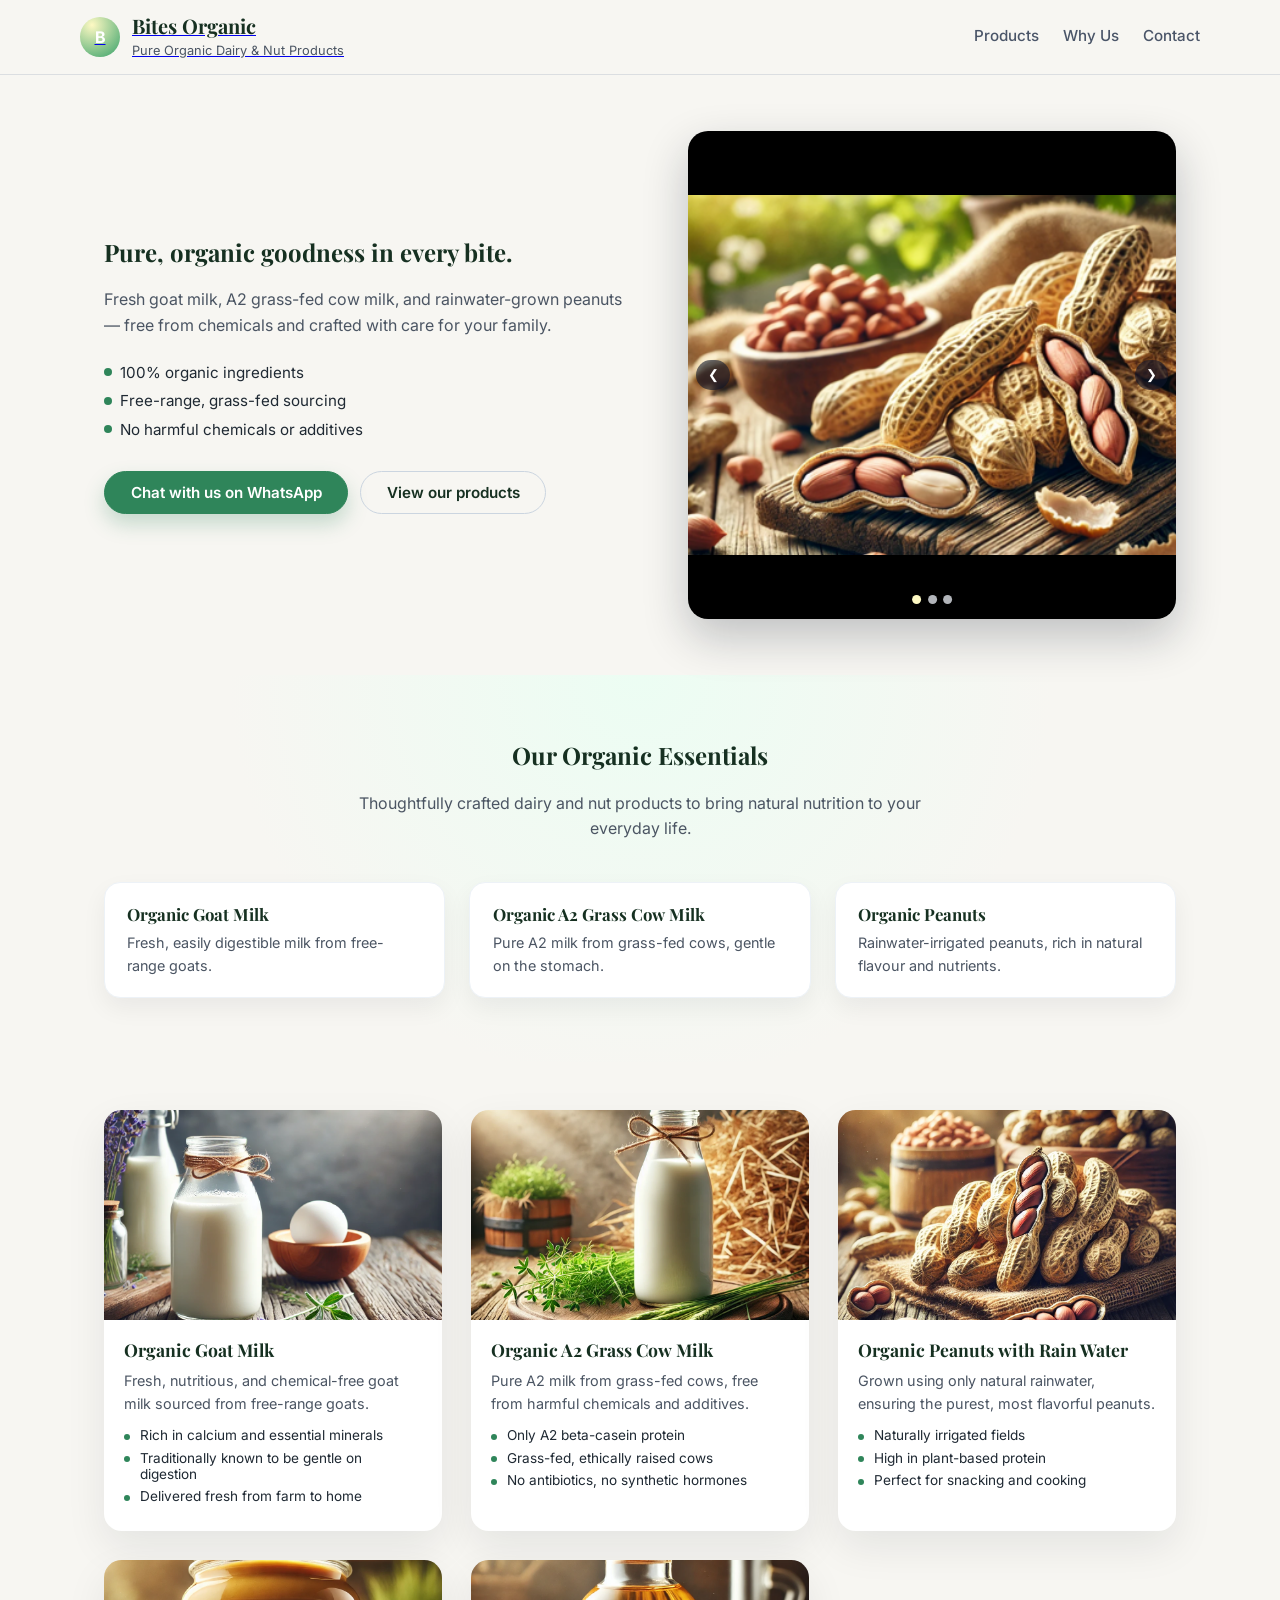
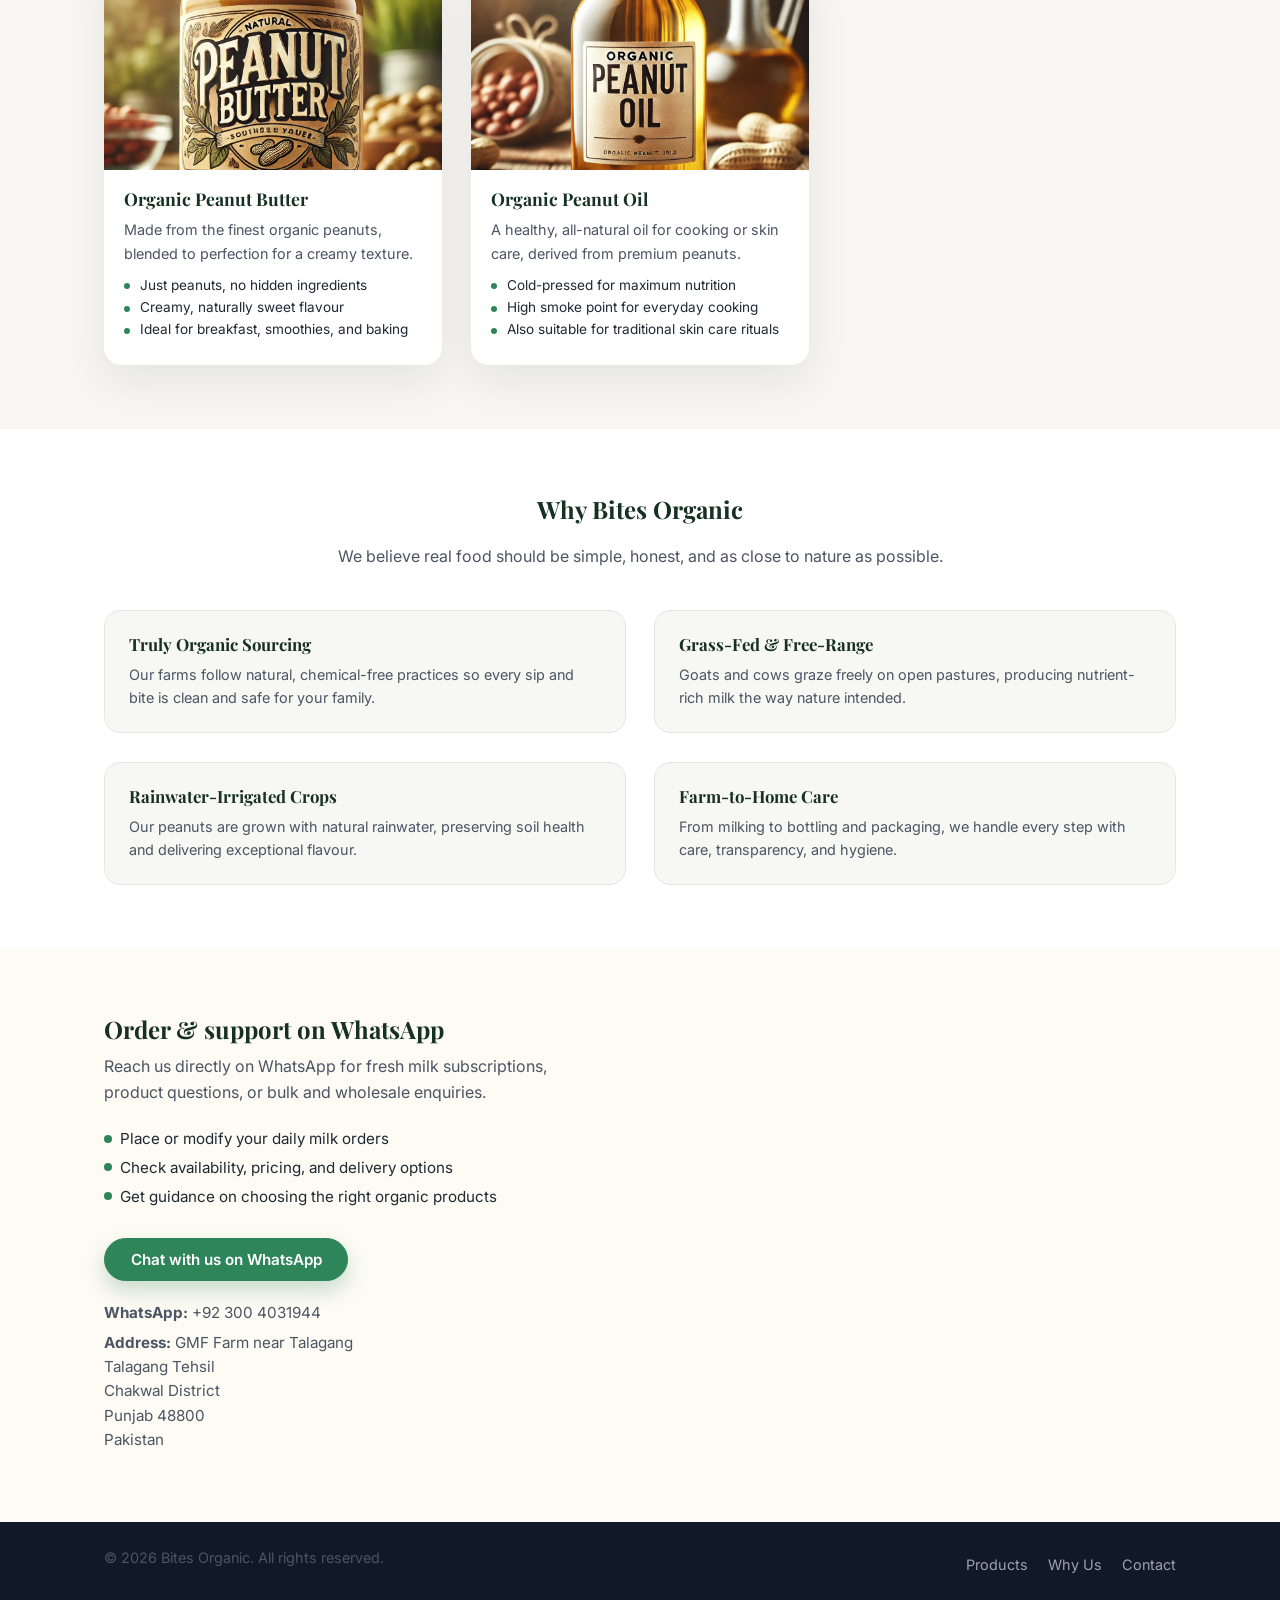
==== commit bc737047: "Some improvment" ====
--- a/index.html
+++ b/index.html
@@ -3,7 +3,49 @@
 <head>
     <meta charset="UTF-8">
     <meta name="viewport" content="width=device-width, initial-scale=1.0">
-    <title>Bites Organic</title>
+    <title>Bites Organic – Organic Goat Milk, A2 Cow Milk & Peanuts</title>
+
+    <!-- SEO -->
+    <meta name="description" content="Bites Organic offers fresh organic goat milk, A2 grass-fed cow milk, and rainwater-grown peanuts and nut products from GMF Farm near Talagang, Chakwal, Punjab, Pakistan.">
+    <meta name="keywords" content="Bites Organic, organic goat milk, organic A2 cow milk, organic peanuts, organic peanut butter, organic peanut oil, GMF Farm, Chakwal, Punjab, Pakistan">
+    <meta name="robots" content="index, follow">
+
+    <!-- Open Graph / Social -->
+    <meta property="og:title" content="Bites Organic – Pure Organic Dairy & Nut Products">
+    <meta property="og:description" content="Fresh organic goat milk, A2 grass-fed cow milk, and rainwater-grown peanuts and nut products from GMF Farm near Talagang, Chakwal, Punjab, Pakistan.">
+    <meta property="og:type" content="website">
+    <meta property="og:url" content="https://bitesorganic.com/">
+    <meta property="og:image" content="https://bitesorganic.com/images/product3_resized.png">
+
+    <!-- Favicon / Logo in browser tab -->
+    <link rel="icon" type="image/png" href="images/favicon.png">
+
+    <!-- Organization schema for search engines -->
+    <script type="application/ld+json">
+    {
+        "@context": "https://schema.org",
+        "@type": "Organization",
+        "name": "Bites Organic",
+        "url": "https://bitesorganic.com",
+        "logo": "https://bitesorganic.com/images/favicon.png",
+        "description": "Fresh organic goat milk, A2 grass-fed cow milk, and rainwater-grown peanuts and nut products from GMF Farm near Talagang, Chakwal, Punjab, Pakistan.",
+        "address": {
+            "@type": "PostalAddress",
+            "streetAddress": "GMF Farm near Talagang, Talagang Tehsil",
+            "addressLocality": "Chakwal District",
+            "addressRegion": "Punjab",
+            "postalCode": "48800",
+            "addressCountry": "PK"
+        },
+        "contactPoint": {
+            "@type": "ContactPoint",
+            "telephone": "+92-300-4031944",
+            "contactType": "customer service",
+            "areaServed": "PK"
+        }
+    }
+    </script>
+
     <link rel="stylesheet" href="style.css">
     <link rel="preconnect" href="https://fonts.googleapis.com">
     <link rel="preconnect" href="https://fonts.gstatic.com" crossorigin>
@@ -13,13 +55,13 @@
 <!-- Header / Navigation -->
 <header class="site-header">
     <div class="container header-inner">
-        <div class="logo">
+        <a href="/" class="logo" aria-label="Bites Organic home">
             <span class="logo-mark">B</span>
             <div class="logo-text">
-                <h1>Bites Organic</h1>
+                <span class="logo-title">Bites Organic</span>
                 <p>Pure Organic Dairy & Nut Products</p>
             </div>
-        </div>
+        </a>
         <nav class="main-nav" aria-label="Main navigation">
             <a href="#products">Products</a>
             <a href="#why-bites">Why Us</a>
@@ -32,7 +74,7 @@
 <section class="hero">
     <div class="container hero-inner">
         <div class="hero-content">
-            <h2>Pure, organic goodness in every bite.</h2>
+            <h1>Pure, organic goodness in every bite.</h1>
             <p>Fresh goat milk, A2 grass-fed cow milk, and rainwater-grown peanuts — free from chemicals and crafted with care for your family.</p>
             <ul class="hero-highlights">
                 <li>100% organic ingredients</li>
--- a/style.css
+++ b/style.css
@@ -127,9 +127,18 @@
     color: #ffffff;
 }
 
+.logo-title,
 .logo-text h1 {
+    font-family: "Playfair Display", "Times New Roman", serif;
     font-size: 1.25rem;
+    font-weight: 700;
+    color: #163021;
     margin: 0;
+}
+
+.logo a {
+    text-decoration: none;
+    color: inherit;
 }
 
 .logo-text p {
@@ -549,36 +558,6 @@
 
 /* Responsive */
 @media (max-width: 960px) {
-    .hero-inner {
-        grid-template-columns: minmax(0, 1fr);
-    }
-
-    .hero-media {
-        order: -1;
-    }
-
-    .hero {
-        padding-top: 2.5rem;
-    }
-
-    .key-products-grid {
-        grid-template-columns: repeat(2, minmax(0, 1fr));
-    }
-
-    .products-grid {
-        grid-template-columns: repeat(2, minmax(0, 1fr));
-    }
-
-    .why-grid {
-        grid-template-columns: 1fr;
-    }
-
-    .contact-inner {
-        grid-template-columns: 1fr;
-    }
-}
-
-@media (max-width: 720px) {
     .header-inner {
         flex-direction: column;
         align-items: flex-start;
@@ -587,10 +566,48 @@
 
     .main-nav {
         width: 100%;
-        justify-content: flex-start;
+        justify-content: space-between;
         flex-wrap: wrap;
-    }
-
+        gap: 0.75rem 1rem;
+    }
+
+    .main-nav a {
+        padding: 0.4rem 0.75rem;
+        border-radius: 999px;
+        background-color: rgba(243, 244, 246, 0.9);
+        white-space: nowrap;
+    }
+
+    .hero-inner {
+        grid-template-columns: minmax(0, 1fr);
+    }
+
+    .hero-media {
+        order: -1;
+    }
+
+    .hero {
+        padding-top: 2.5rem;
+    }
+
+    .key-products-grid {
+        grid-template-columns: repeat(2, minmax(0, 1fr));
+    }
+
+    .products-grid {
+        grid-template-columns: repeat(2, minmax(0, 1fr));
+    }
+
+    .why-grid {
+        grid-template-columns: 1fr;
+    }
+
+    .contact-inner {
+        grid-template-columns: 1fr;
+    }
+}
+
+@media (max-width: 720px) {
     .hero-content h2 {
         font-size: 2rem;
     }
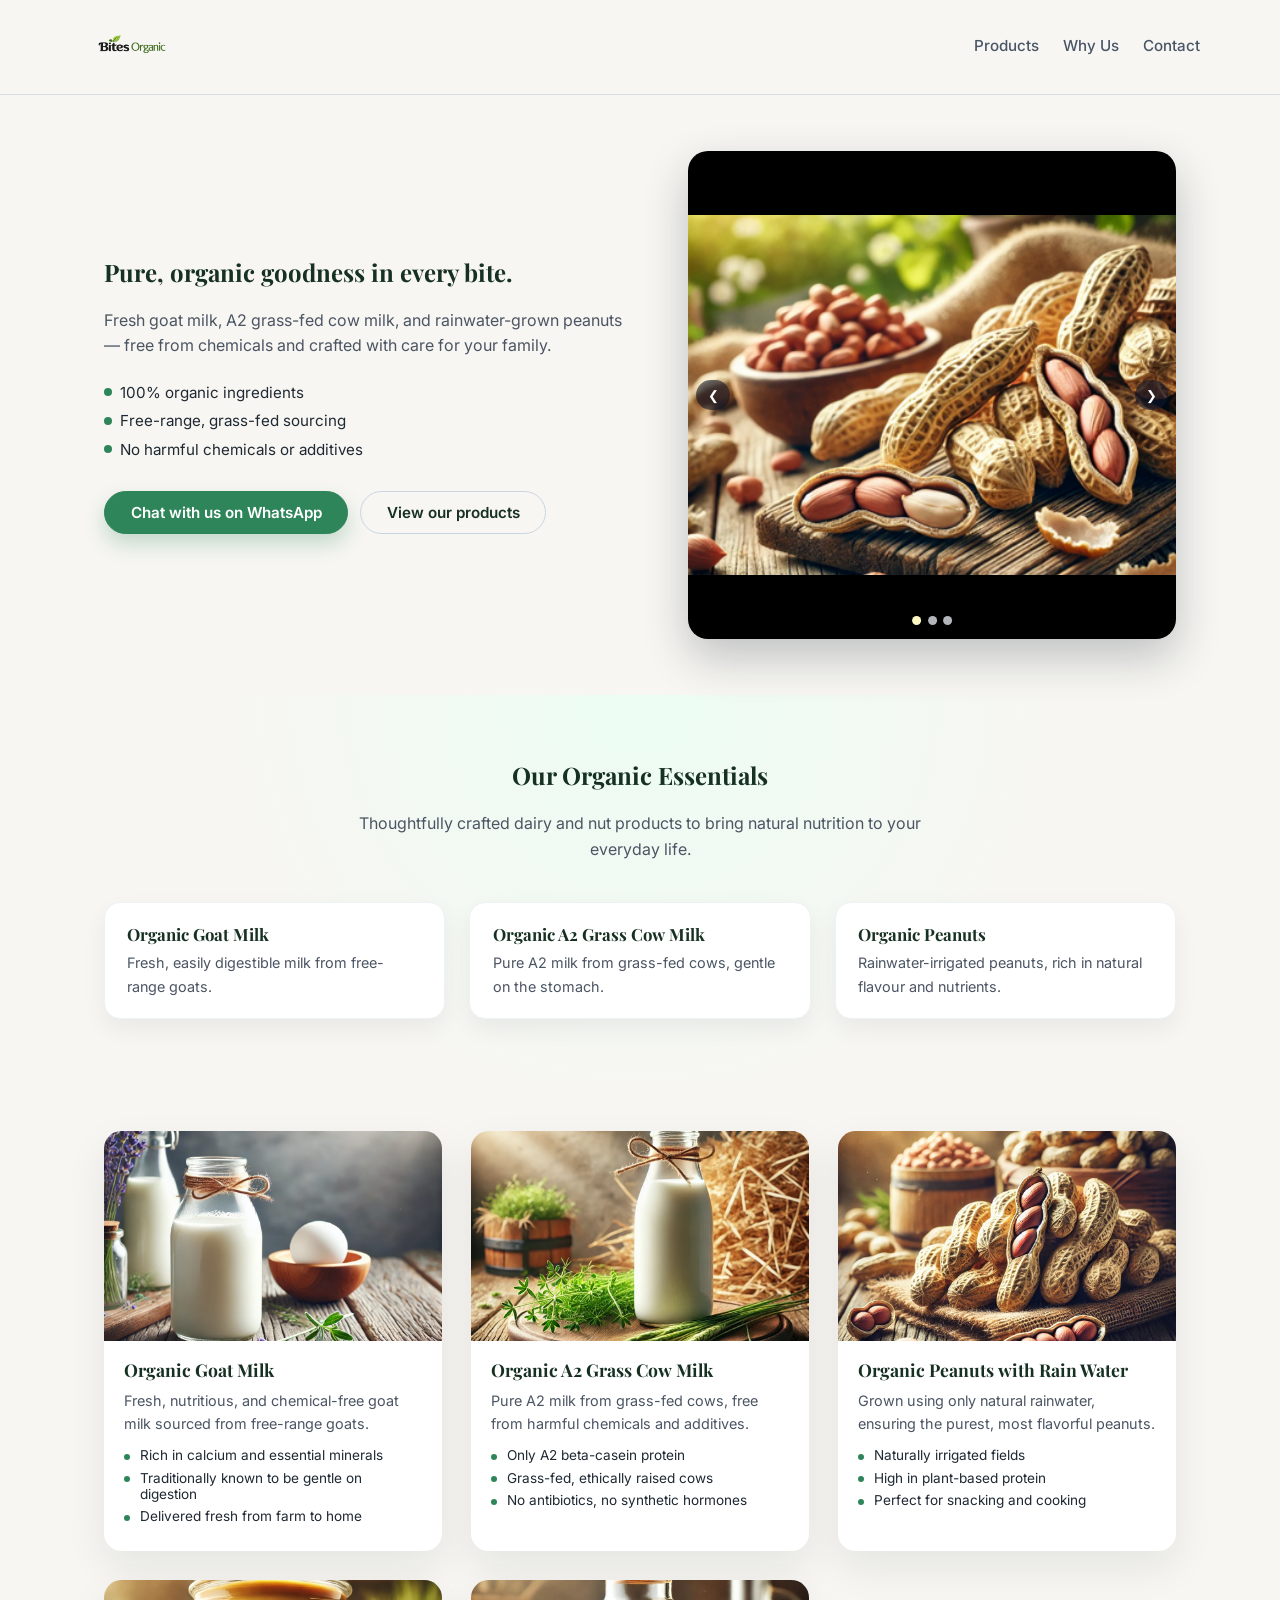
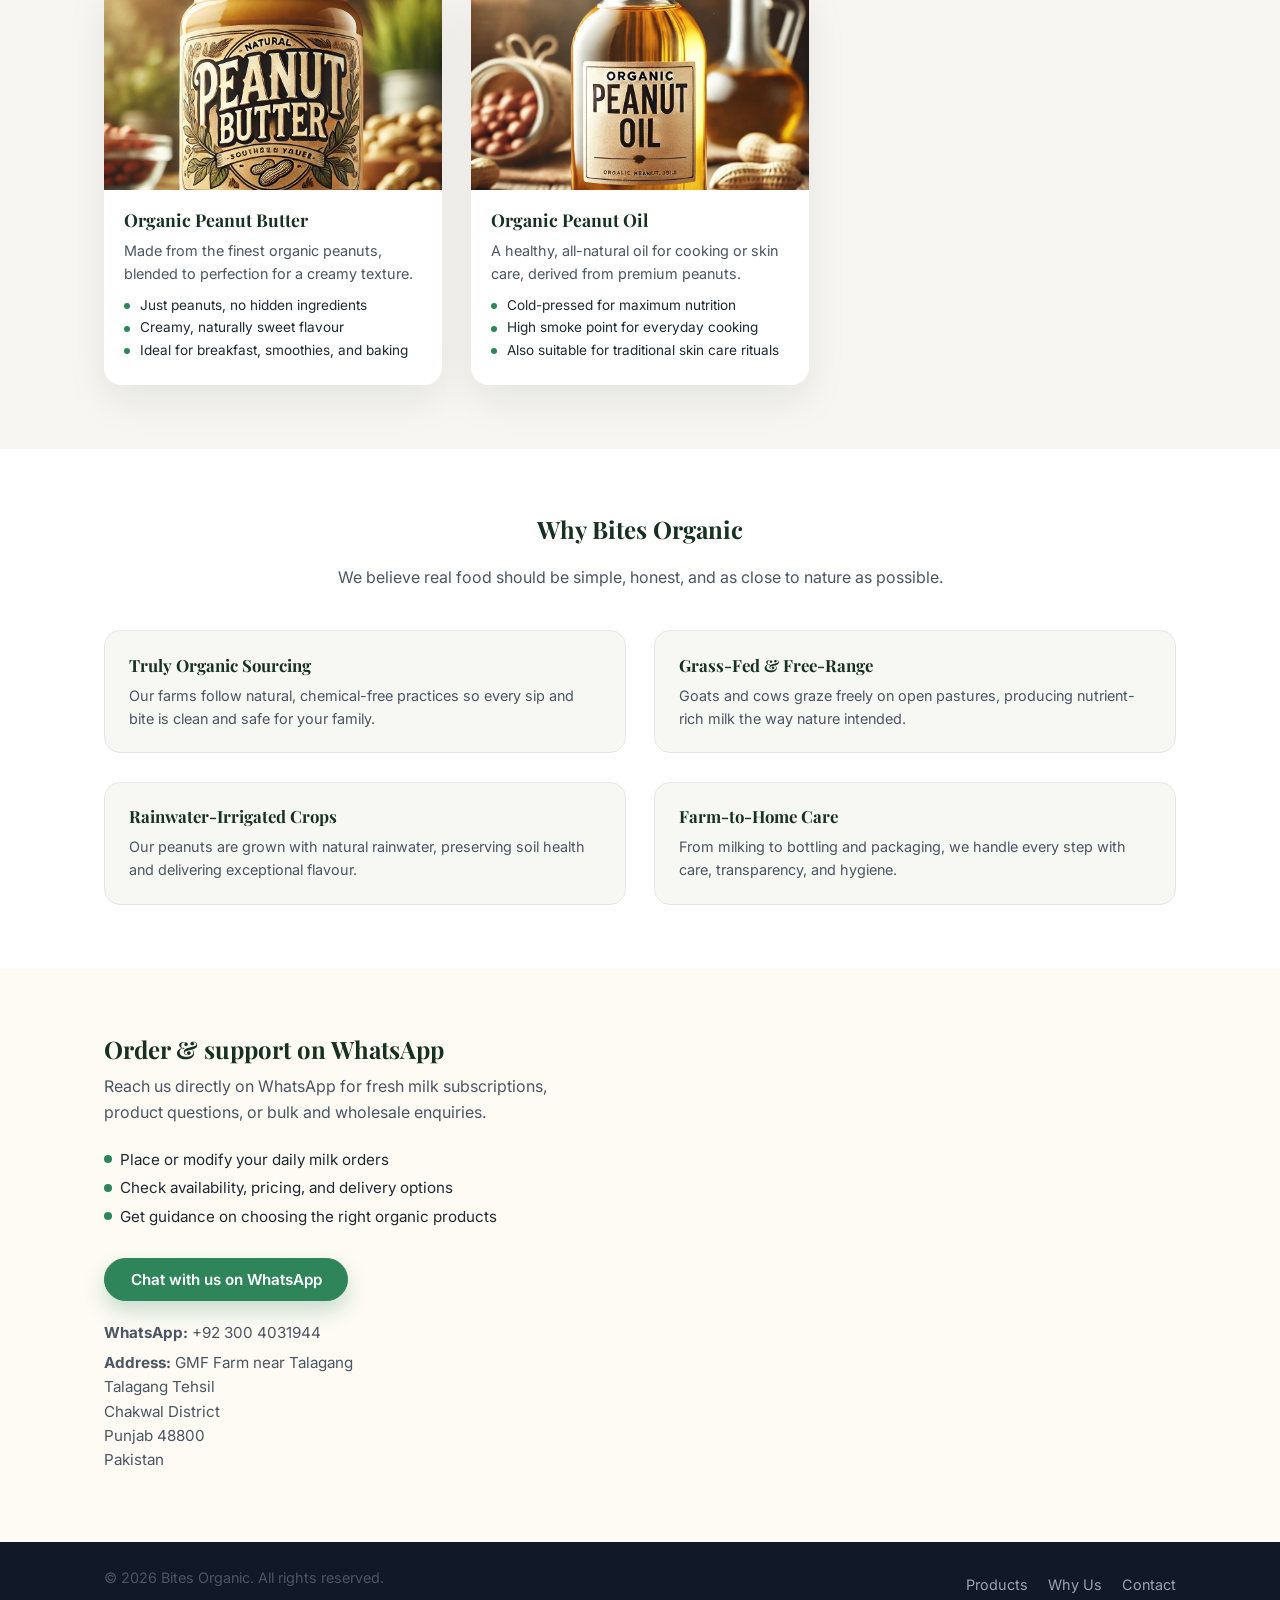
==== commit 70390efa: "Update logog" ====
--- a/index.html
+++ b/index.html
@@ -27,7 +27,7 @@
         "@type": "Organization",
         "name": "Bites Organic",
         "url": "https://bitesorganic.com",
-        "logo": "https://bitesorganic.com/images/favicon.png",
+        "logo": "https://bitesorganic.com/images/logo.png",
         "description": "Fresh organic goat milk, A2 grass-fed cow milk, and rainwater-grown peanuts and nut products from GMF Farm near Talagang, Chakwal, Punjab, Pakistan.",
         "address": {
             "@type": "PostalAddress",
@@ -56,11 +56,7 @@
 <header class="site-header">
     <div class="container header-inner">
         <a href="/" class="logo" aria-label="Bites Organic home">
-            <span class="logo-mark">B</span>
-            <div class="logo-text">
-                <span class="logo-title">Bites Organic</span>
-                <p>Pure Organic Dairy & Nut Products</p>
-            </div>
+            <img src="images/logo.png" alt="Bites Organic" class="logo-img">
         </a>
         <nav class="main-nav" aria-label="Main navigation">
             <a href="#products">Products</a>
--- a/style.css
+++ b/style.css
@@ -112,38 +112,13 @@
 .logo {
     display: flex;
     align-items: center;
-    gap: 0.75rem;
-}
-
-.logo-mark {
-    width: 40px;
-    height: 40px;
-    border-radius: 999px;
-    background: radial-gradient(circle at 30% 20%, #fef9c3, #38a169);
-    display: inline-flex;
-    align-items: center;
-    justify-content: center;
-    font-weight: 700;
-    color: #ffffff;
-}
-
-.logo-title,
-.logo-text h1 {
-    font-family: "Playfair Display", "Times New Roman", serif;
-    font-size: 1.25rem;
-    font-weight: 700;
-    color: #163021;
-    margin: 0;
-}
-
-.logo a {
     text-decoration: none;
-    color: inherit;
-}
-
-.logo-text p {
-    font-size: 0.8rem;
-    margin: 0.15rem 0 0;
+}
+
+.logo-img {
+    height: 70px;
+    width: auto;
+    object-fit: contain;
 }
 
 .main-nav {
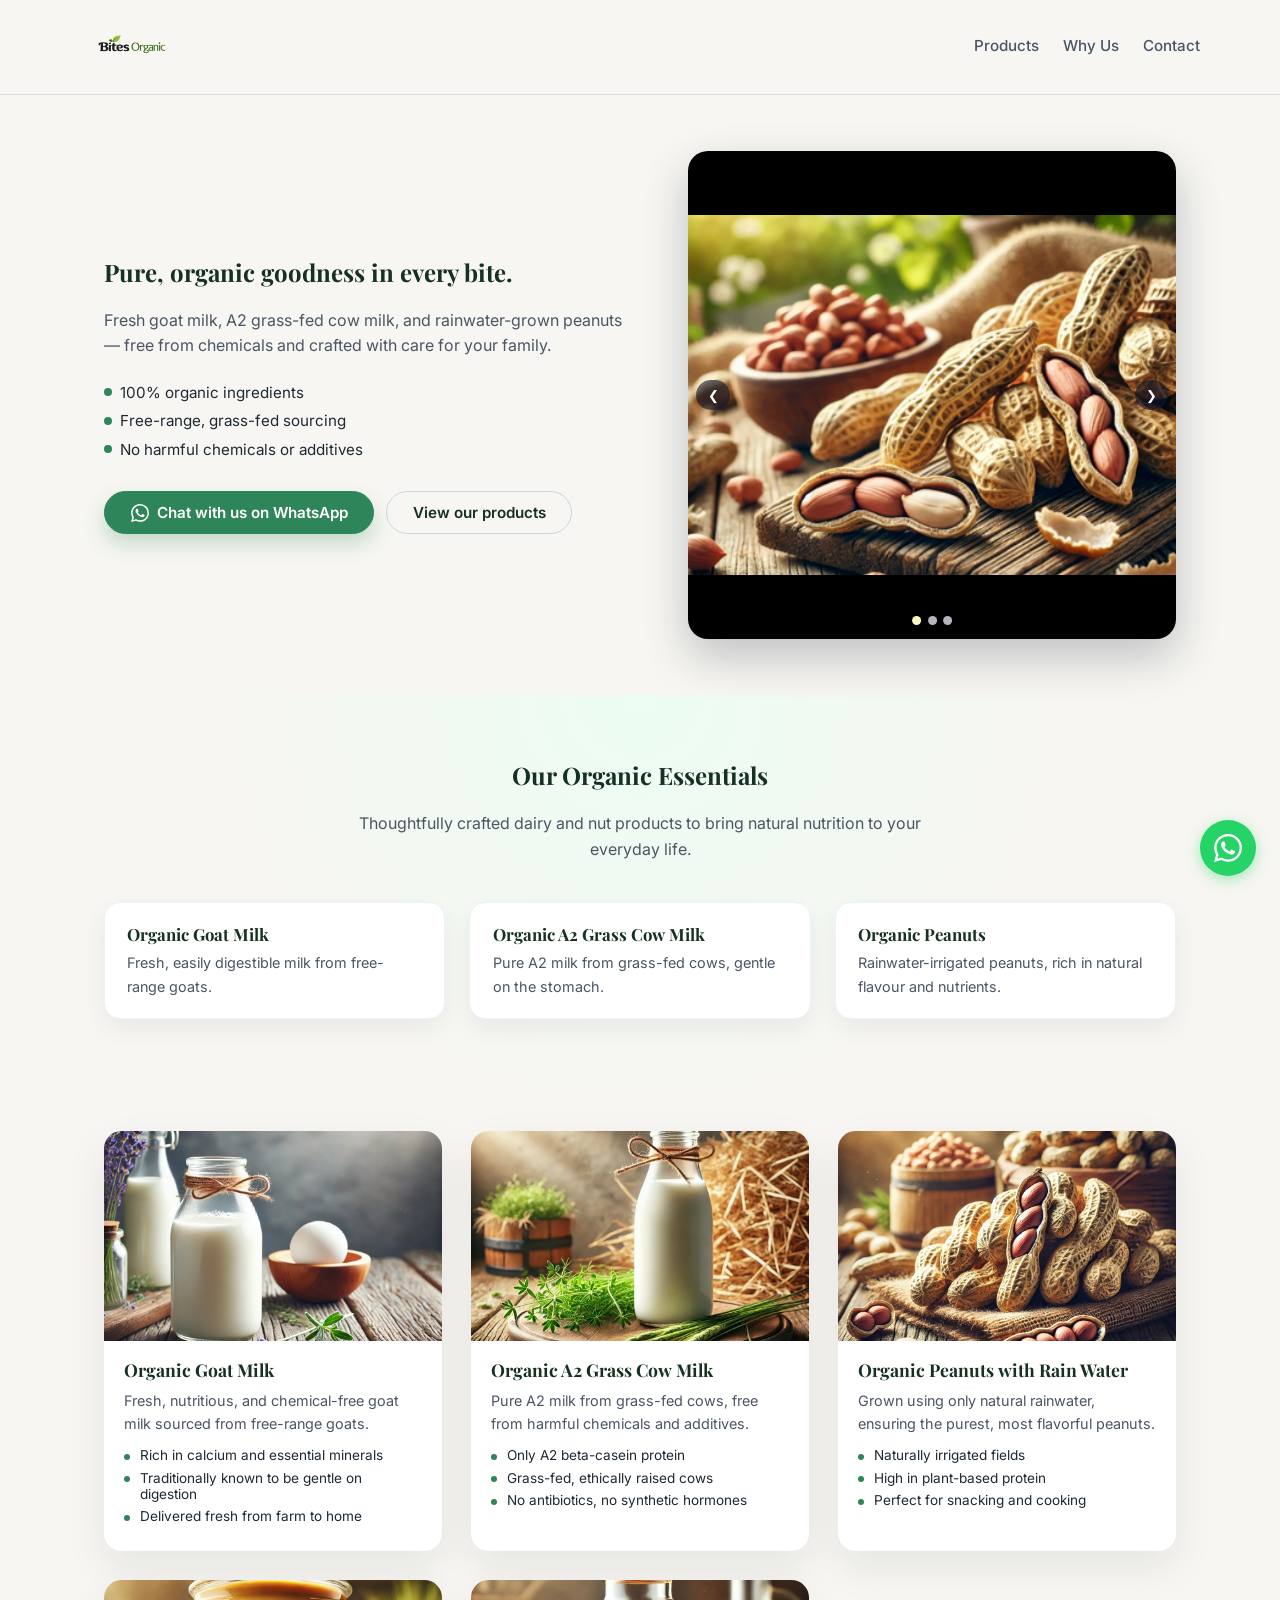
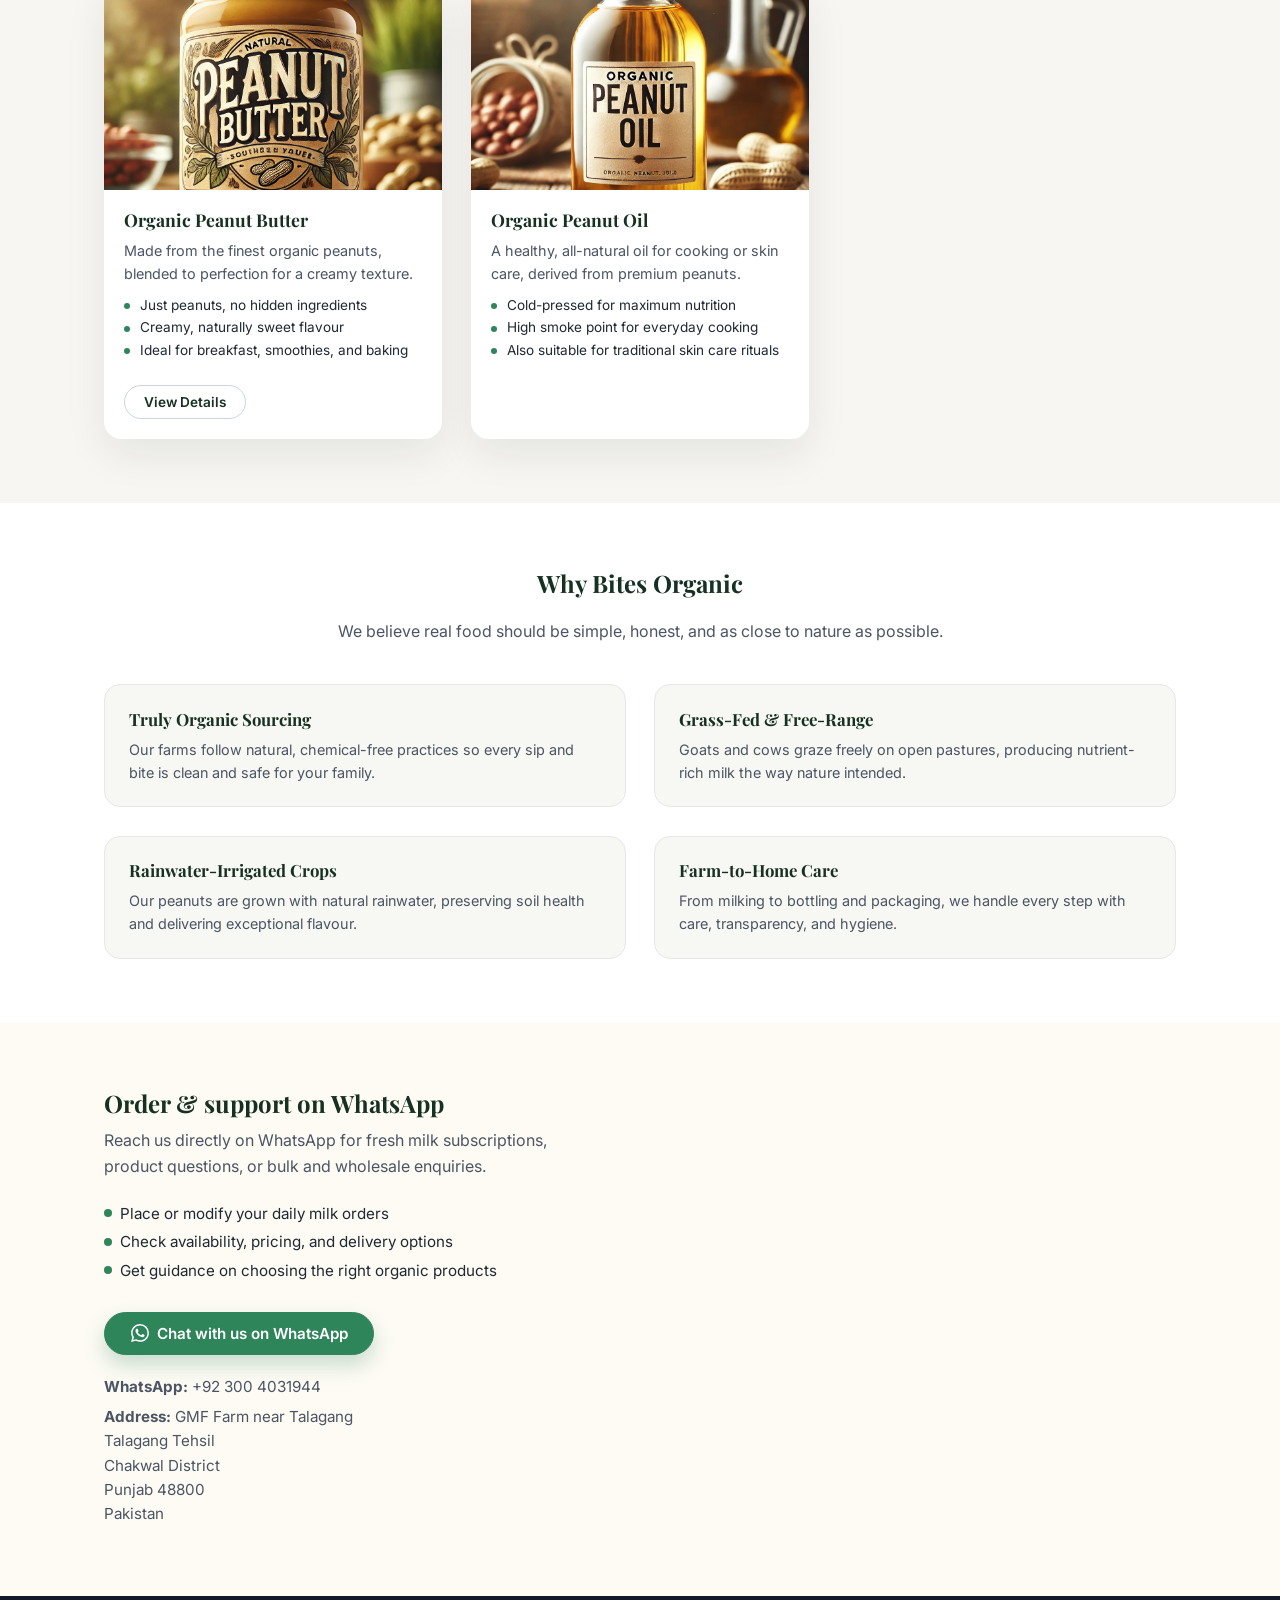
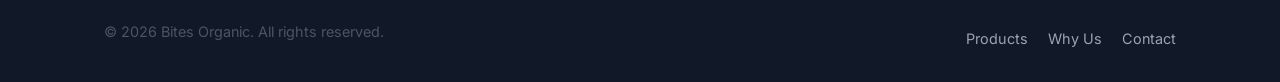
==== commit 9437651c: "Add penut butter detail screen" ====
--- a/index.html
+++ b/index.html
@@ -79,6 +79,7 @@
             </ul>
             <div class="hero-ctas">
                 <a href="#" target="_blank" rel="noopener noreferrer" class="btn btn-primary btn-whatsapp js-whatsapp-link">
+                    <svg viewBox="0 0 24 24" width="18" height="18" fill="currentColor"><path d="M17.472 14.382c-.297-.149-1.758-.867-2.03-.967-.273-.099-.471-.148-.67.15-.197.297-.767.966-.94 1.164-.173.199-.347.223-.644.075-.297-.15-1.255-.463-2.39-1.475-.883-.788-1.48-1.761-1.653-2.059-.173-.297-.018-.458.13-.606.134-.133.298-.347.446-.52.149-.174.198-.298.298-.497.099-.198.05-.371-.025-.52-.075-.149-.669-1.612-.916-2.207-.242-.579-.487-.5-.669-.51-.173-.008-.371-.01-.57-.01-.198 0-.52.074-.792.372-.272.297-1.04 1.016-1.04 2.479 0 1.462 1.065 2.875 1.213 3.074.149.198 2.096 3.2 5.077 4.487.709.306 1.262.489 1.694.625.712.227 1.36.195 1.871.118.571-.085 1.758-.719 2.006-1.413.248-.694.248-1.289.173-1.413-.074-.124-.272-.198-.57-.347m-5.421 7.403h-.004a9.87 9.87 0 01-5.031-1.378l-.361-.214-3.741.982.998-3.648-.235-.374a9.86 9.86 0 01-1.51-5.26c.001-5.45 4.436-9.884 9.888-9.884 2.64 0 5.122 1.03 6.988 2.898a9.825 9.825 0 012.893 6.994c-.003 5.45-4.437 9.884-9.885 9.884m8.413-18.297A11.815 11.815 0 0012.05 0C5.495 0 .16 5.335.157 11.892c0 2.096.547 4.142 1.588 5.945L.057 24l6.305-1.654a11.882 11.882 0 005.683 1.448h.005c6.554 0 11.89-5.335 11.893-11.893a11.821 11.821 0 00-3.48-8.413z"/></svg>
                     Chat with us on WhatsApp
                 </a>
                 <a href="#products" class="btn btn-secondary">
@@ -165,7 +166,9 @@
             </ul>
         </article>
         <article class="product-card">
-            <img src="images/peanut_butter.jpg" alt="Jar of Organic Peanut Butter">
+            <a href="peanut-butter.html">
+                <img src="images/peanut_butter.jpg" alt="Jar of Organic Peanut Butter">
+            </a>
             <h3>Organic Peanut Butter</h3>
             <p>Made from the finest organic peanuts, blended to perfection for a creamy texture.</p>
             <ul>
@@ -173,6 +176,7 @@
                 <li>Creamy, naturally sweet flavour</li>
                 <li>Ideal for breakfast, smoothies, and baking</li>
             </ul>
+            <a href="peanut-butter.html" class="btn btn-secondary product-card-link">View Details</a>
         </article>
         <article class="product-card">
             <img src="images/peanut_oil.jpg" alt="Bottle of Organic Peanut Oil">
@@ -225,6 +229,7 @@
                 <li>Get guidance on choosing the right organic products</li>
             </ul>
             <a href="#" target="_blank" rel="noopener noreferrer" class="btn btn-primary btn-whatsapp js-whatsapp-link">
+                <svg viewBox="0 0 24 24" width="18" height="18" fill="currentColor"><path d="M17.472 14.382c-.297-.149-1.758-.867-2.03-.967-.273-.099-.471-.148-.67.15-.197.297-.767.966-.94 1.164-.173.199-.347.223-.644.075-.297-.15-1.255-.463-2.39-1.475-.883-.788-1.48-1.761-1.653-2.059-.173-.297-.018-.458.13-.606.134-.133.298-.347.446-.52.149-.174.198-.298.298-.497.099-.198.05-.371-.025-.52-.075-.149-.669-1.612-.916-2.207-.242-.579-.487-.5-.669-.51-.173-.008-.371-.01-.57-.01-.198 0-.52.074-.792.372-.272.297-1.04 1.016-1.04 2.479 0 1.462 1.065 2.875 1.213 3.074.149.198 2.096 3.2 5.077 4.487.709.306 1.262.489 1.694.625.712.227 1.36.195 1.871.118.571-.085 1.758-.719 2.006-1.413.248-.694.248-1.289.173-1.413-.074-.124-.272-.198-.57-.347m-5.421 7.403h-.004a9.87 9.87 0 01-5.031-1.378l-.361-.214-3.741.982.998-3.648-.235-.374a9.86 9.86 0 01-1.51-5.26c.001-5.45 4.436-9.884 9.888-9.884 2.64 0 5.122 1.03 6.988 2.898a9.825 9.825 0 012.893 6.994c-.003 5.45-4.437 9.884-9.885 9.884m8.413-18.297A11.815 11.815 0 0012.05 0C5.495 0 .16 5.335.157 11.892c0 2.096.547 4.142 1.588 5.945L.057 24l6.305-1.654a11.882 11.882 0 005.683 1.448h.005c6.554 0 11.89-5.335 11.893-11.893a11.821 11.821 0 00-3.48-8.413z"/></svg>
                 Chat with us on WhatsApp
             </a>
             <div class="contact-details">
@@ -249,6 +254,11 @@
     </div>
 </footer>
 
+<!-- Floating WhatsApp Button -->
+<a href="#" target="_blank" rel="noopener noreferrer" class="floating-whatsapp js-whatsapp-link" aria-label="Chat on WhatsApp">
+    <svg viewBox="0 0 24 24" width="28" height="28" fill="currentColor"><path d="M17.472 14.382c-.297-.149-1.758-.867-2.03-.967-.273-.099-.471-.148-.67.15-.197.297-.767.966-.94 1.164-.173.199-.347.223-.644.075-.297-.15-1.255-.463-2.39-1.475-.883-.788-1.48-1.761-1.653-2.059-.173-.297-.018-.458.13-.606.134-.133.298-.347.446-.52.149-.174.198-.298.298-.497.099-.198.05-.371-.025-.52-.075-.149-.669-1.612-.916-2.207-.242-.579-.487-.5-.669-.51-.173-.008-.371-.01-.57-.01-.198 0-.52.074-.792.372-.272.297-1.04 1.016-1.04 2.479 0 1.462 1.065 2.875 1.213 3.074.149.198 2.096 3.2 5.077 4.487.709.306 1.262.489 1.694.625.712.227 1.36.195 1.871.118.571-.085 1.758-.719 2.006-1.413.248-.694.248-1.289.173-1.413-.074-.124-.272-.198-.57-.347m-5.421 7.403h-.004a9.87 9.87 0 01-5.031-1.378l-.361-.214-3.741.982.998-3.648-.235-.374a9.86 9.86 0 01-1.51-5.26c.001-5.45 4.436-9.884 9.888-9.884 2.64 0 5.122 1.03 6.988 2.898a9.825 9.825 0 012.893 6.994c-.003 5.45-4.437 9.884-9.885 9.884m8.413-18.297A11.815 11.815 0 0012.05 0C5.495 0 .16 5.335.157 11.892c0 2.096.547 4.142 1.588 5.945L.057 24l6.305-1.654a11.882 11.882 0 005.683 1.448h.005c6.554 0 11.89-5.335 11.893-11.893a11.821 11.821 0 00-3.48-8.413z"/></svg>
+</a>
+
 <script src="contact-config.js"></script>
 <script src="script.js"></script>
 </body>
--- a/style.css
+++ b/style.css
@@ -341,6 +341,7 @@
 }
 
 .product-card img {
+    width: 100%;
     height: 210px;
     object-fit: cover;
 }
@@ -377,6 +378,13 @@
     height: 6px;
     border-radius: 999px;
     background-color: #2f855a;
+}
+
+.product-card-link {
+    margin: 0 1.25rem 1.25rem;
+    align-self: flex-start;
+    font-size: 0.85rem;
+    padding: 0.5rem 1.2rem;
 }
 
 /* Why Bites */
@@ -531,6 +539,130 @@
     color: #f9fafb;
 }
 
+/* Product detail page */
+.product-hero {
+    width: 100%;
+    line-height: 0;
+}
+
+.product-hero img {
+    width: 100%;
+    height: auto;
+    display: block;
+}
+
+.product-detail {
+    padding: 3rem 0 4rem;
+}
+
+.product-detail h1 {
+    font-size: 2.2rem;
+    margin-bottom: 0.25rem;
+}
+
+.product-tagline {
+    font-size: 1.1rem;
+    font-weight: 500;
+    color: #2f855a;
+    margin-bottom: 1.5rem;
+}
+
+.product-description {
+    font-size: 1rem;
+    max-width: 640px;
+    line-height: 1.7;
+}
+
+.product-benefits {
+    margin-top: 2rem;
+}
+
+.product-benefits h2 {
+    font-size: 1.3rem;
+    margin-bottom: 0.75rem;
+}
+
+.product-benefits ul {
+    list-style: none;
+    padding: 0;
+    margin: 0;
+}
+
+.product-benefits ul li {
+    position: relative;
+    padding-left: 1.25rem;
+    margin-bottom: 0.6rem;
+    font-size: 0.95rem;
+    color: #4b5563;
+}
+
+.product-benefits ul li::before {
+    content: "";
+    position: absolute;
+    left: 0;
+    top: 0.45rem;
+    width: 8px;
+    height: 8px;
+    border-radius: 999px;
+    background-color: #2f855a;
+}
+
+.product-early-cta {
+    margin: 1.25rem 0 2rem;
+    font-size: 1rem;
+    padding: 0.8rem 2rem;
+}
+
+.product-order-section {
+    background: linear-gradient(135deg, #ecfdf3 0%, #f0fdf4 50%, #fefce8 100%);
+    padding: 3.5rem 0;
+    text-align: center;
+}
+
+.product-order-inner h2 {
+    font-size: 1.6rem;
+    margin-bottom: 0.5rem;
+}
+
+.product-order-inner p {
+    max-width: 480px;
+    margin: 0 auto 1.5rem;
+    font-size: 1rem;
+}
+
+.product-order-inner .btn-whatsapp {
+    font-size: 1.05rem;
+    padding: 0.85rem 2.2rem;
+}
+
+.product-back-link {
+    margin-top: 1rem;
+}
+
+/* Floating WhatsApp button */
+.floating-whatsapp {
+    position: fixed;
+    bottom: 1.5rem;
+    right: 1.5rem;
+    z-index: 50;
+    width: 56px;
+    height: 56px;
+    border-radius: 999px;
+    background-color: #25d366;
+    color: #ffffff;
+    display: flex;
+    align-items: center;
+    justify-content: center;
+    box-shadow: 0 4px 14px rgba(37, 211, 102, 0.4);
+    transition: transform 0.2s ease, box-shadow 0.2s ease;
+    text-decoration: none;
+}
+
+.floating-whatsapp:hover {
+    transform: scale(1.1);
+    box-shadow: 0 6px 20px rgba(37, 211, 102, 0.5);
+}
+
 /* Responsive */
 @media (max-width: 960px) {
     .header-inner {
@@ -580,6 +712,7 @@
     .contact-inner {
         grid-template-columns: 1fr;
     }
+
 }
 
 @media (max-width: 720px) {
@@ -615,4 +748,8 @@
         flex-direction: column;
         align-items: stretch;
     }
-}
+
+    .product-detail h1 {
+        font-size: 1.8rem;
+    }
+}
